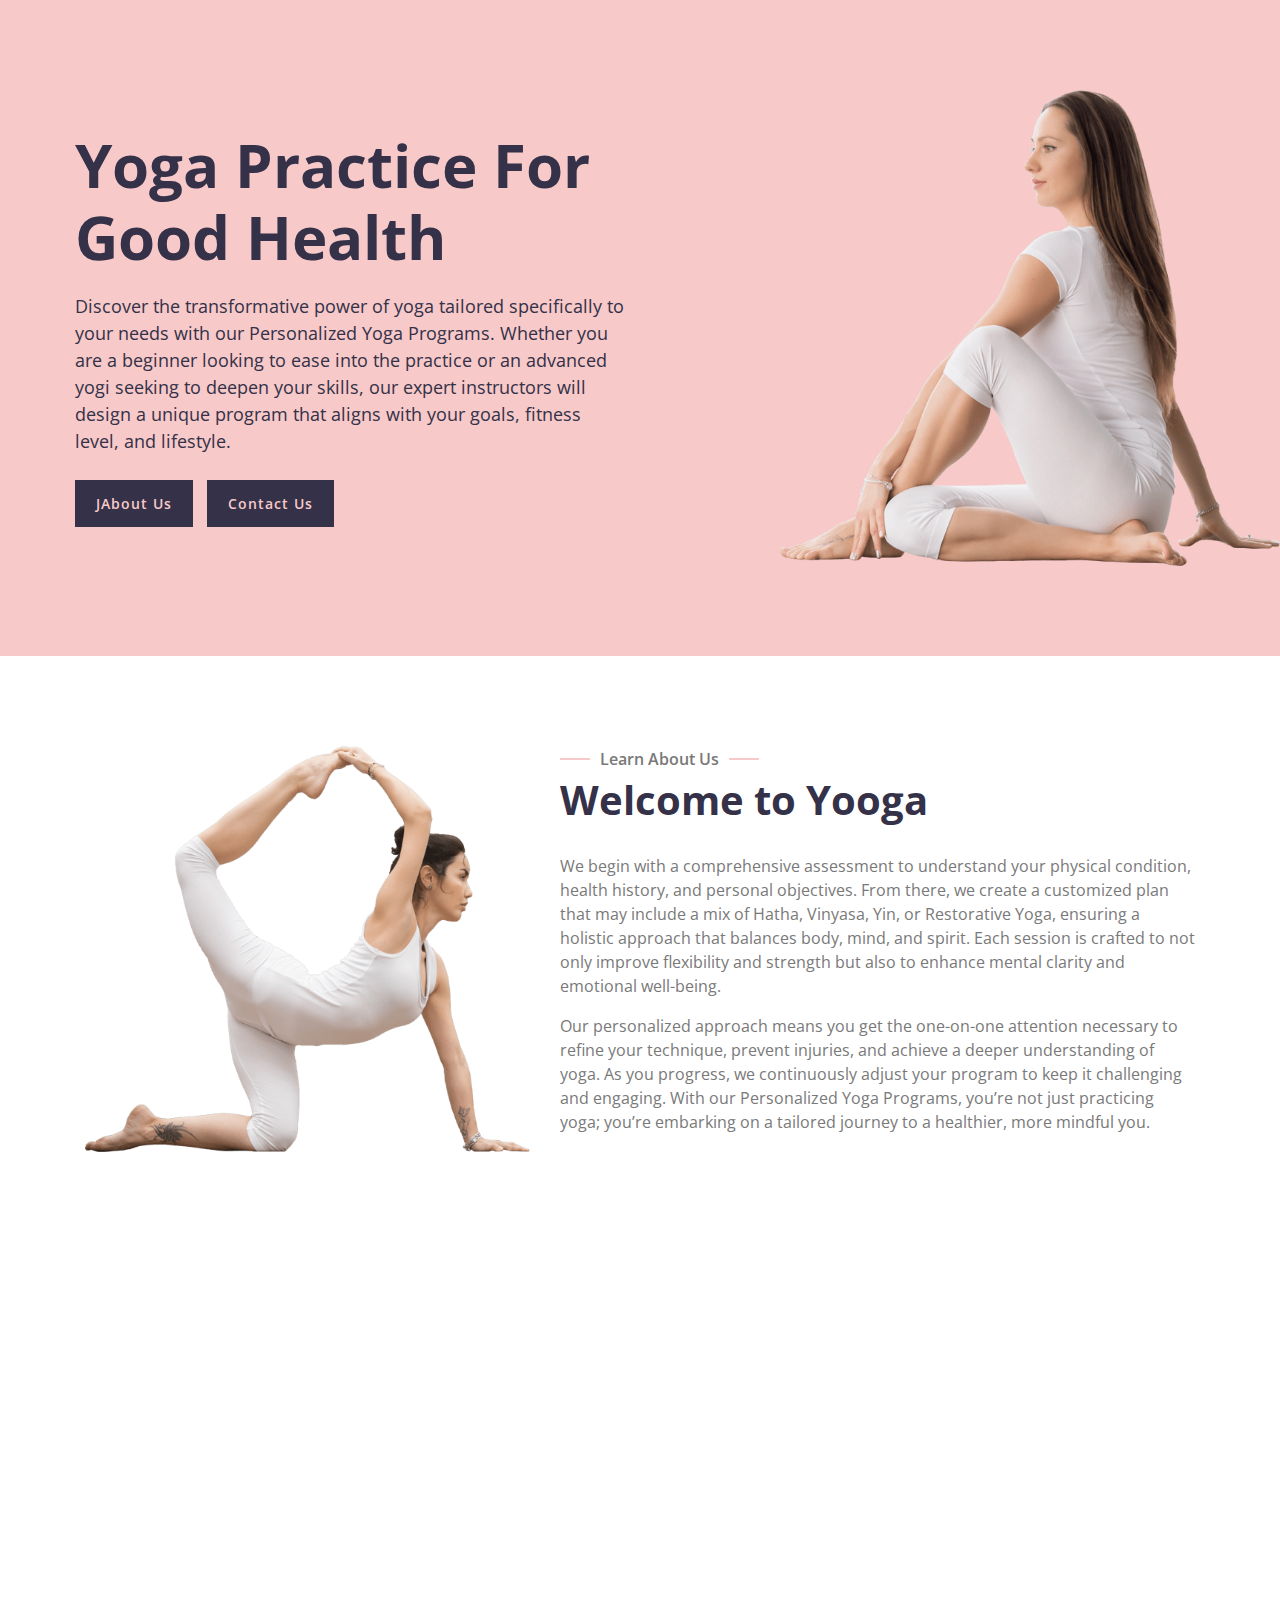
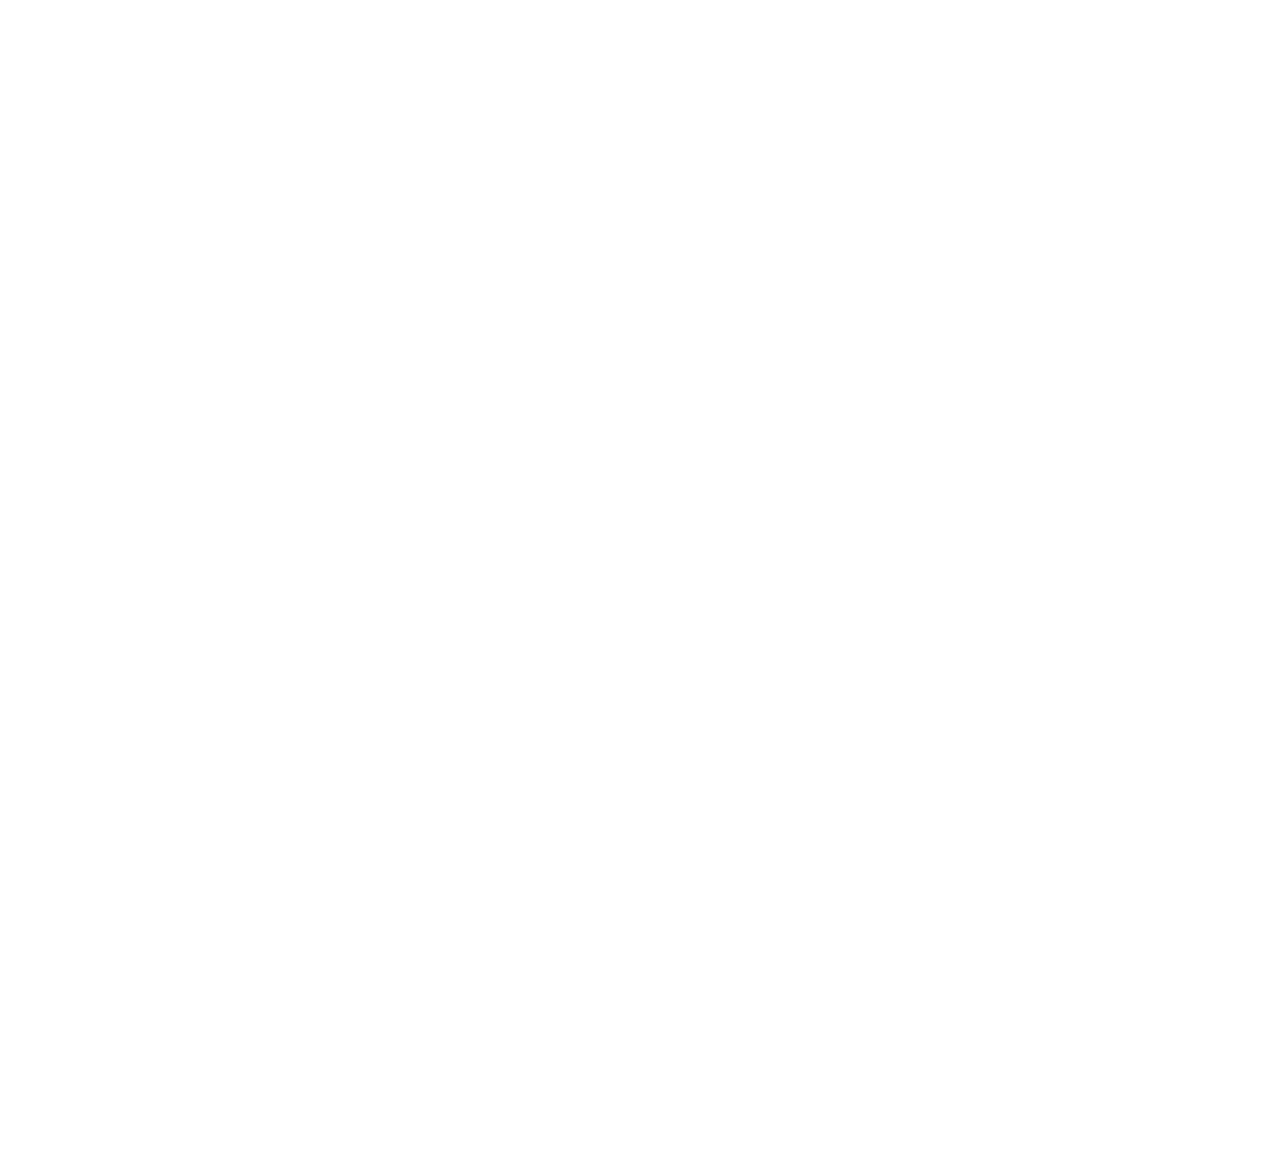
==== index.html @ 2b7bd39d "Add HTML Changes" ====
<!DOCTYPE html>
<html lang="en">
    <head>
        <meta charset="utf-8">
        <title>YOOGA - Personalized Yoga Programs</title>
        <meta content="width=device-width, initial-scale=1.0" name="viewport">
        <meta content="Free Website Template" name="keywords">
        <meta content="Free Website Template" name="description">

        <!-- Favicon -->
        <link href="img/favicon.ico" rel="icon">

        <!-- Google Font -->
        <link href="https://fonts.googleapis.com/css2?family=Open+Sans:wght@300;400;600;700;800&display=swap" rel="stylesheet">

        <!-- CSS Libraries -->
        <link href="https://stackpath.bootstrapcdn.com/bootstrap/4.4.1/css/bootstrap.min.css" rel="stylesheet">
        <link href="https://cdnjs.cloudflare.com/ajax/libs/font-awesome/5.10.0/css/all.min.css" rel="stylesheet">
        <link href="lib/animate/animate.min.css" rel="stylesheet">
        <link href="lib/flaticon/font/flaticon.css" rel="stylesheet"> 
        <link href="lib/owlcarousel/assets/owl.carousel.min.css" rel="stylesheet">
        <link href="lib/lightbox/css/lightbox.min.css" rel="stylesheet">

        <!-- Template Stylesheet -->
        <link href="css/style.css" rel="stylesheet">
    </head>

    <body>
    

      <!-- Hero Start -->
        <div class="hero">
            <div class="container-fluid">
                <div class="row align-items-center">
                    <div class="col-sm-12 col-md-6">
                        <div class="hero-text">
                            <h1>Yoga Practice For Good Health</h1>
                            <p>
                                Discover the transformative power of yoga tailored specifically to your needs with our Personalized Yoga Programs. Whether you are a beginner looking to ease into the practice or an advanced yogi seeking to deepen your skills, our expert instructors will design a unique program that aligns with your goals, fitness level, and lifestyle.
                            </p>
                            <div class="hero-btn">
                                <a class="btn" href="#about">JAbout Us</a>
                                <a class="btn" href="#contact">Contact Us</a>
                            </div>
                        </div>
                    </div>
                    <div class="col-sm-12 col-md-6">
                        <div class="hero-image">
                            <img src="img/hero.png" alt="Hero Image">
                        </div>
                    </div>
                </div>
            </div>
        </div>
        <!-- Hero End -->


        <!-- About Start -->
        <div class="about wow fadeInUp" data-wow-delay="0.1s">
            <div class="container">
                <div class="row align-items-center">
                    <div class="col-lg-5 col-md-6">
                        <div class="about-img">
                            <img src="img/about.png" alt="Image">
                        </div>
                    </div>
                    <div class="col-lg-7 col-md-6">
                        <div class="section-header text-left">
                            <p>Learn About Us</p>
                            <h2>Welcome to Yooga</h2>
                        </div>
                        <div class="about-text">
                            <p>
                                We begin with a comprehensive assessment to understand your physical condition, health history, and personal objectives. From there, we create a customized plan that may include a mix of Hatha, Vinyasa, Yin, or Restorative Yoga, ensuring a holistic approach that balances body, mind, and spirit. Each session is crafted to not only improve flexibility and strength but also to enhance mental clarity and emotional well-being.
                            </p>
                            <p>
                                Our personalized approach means you get the one-on-one attention necessary to refine your technique, prevent injuries, and achieve a deeper understanding of yoga. As you progress, we continuously adjust your program to keep it challenging and engaging. With our Personalized Yoga Programs, you’re not just practicing yoga; you’re embarking on a tailored journey to a healthier, more mindful you.
                            </p>
                           
                        </div>
                    </div>
                </div>
            </div>
        </div>
        <!-- About End -->


        <!-- Service Start -->
        <div class="service">
            <div class="container">
                <div class="section-header text-center wow zoomIn" data-wow-delay="0.1s">
                    <p>What we do</p>
                    <h2>Yoga For Health</h2>
                </div>
                <div class="row">
                    <div class="col-lg-4 col-md-6 wow fadeInUp" data-wow-delay="0.0s">
                        <div class="service-item">
                            <div class="service-icon">
                                <i class="flaticon-workout"></i>
                            </div>
                            <h3>Yoga Coaching</h3>
                            <p>
                                Personalized Yoga Coaching offers one-on-one sessions tailored to the individual's needs, fitness level, and wellness goals. This service includes an initial consultation to understand the client's physical condition, preferences, and objectives. The yoga coach designs a customized program that may include a mix of asanas (postures), pranayama (breathing exercises), meditation, and lifestyle advice.
                            </p>
                        </div>
                    </div>
                    <div class="col-lg-4 col-md-6 wow fadeInUp" data-wow-delay="0.2s">
                        <div class="service-item active">
                            <div class="service-icon">
                                <i class="flaticon-workout-1"></i>
                            </div>
                            <h3>Corporate Yoga Programs</h3>
                            <p>
                               Corporate Yoga Programs are designed to bring the benefits of yoga into the workplace. These programs aim to reduce stress, improve employee well-being, and enhance productivity. Sessions can be conducted onsite during lunch breaks or as part of a wellness day, and they typically include a combination of physical exercises, mindfulness practices, and relaxation techniques.
                            </p>
                        </div>
                    </div>
                    <div class="col-lg-4 col-md-6 wow fadeInUp" data-wow-delay="0.4s">
                        <div class="service-item">
                            <div class="service-icon">
                                <i class="flaticon-workout-2"></i>
                            </div>
                            <h3>Yoga Retreats</h3>
                            <p>
                                Yoga Retreats offer immersive experiences that combine yoga practice with relaxation and rejuvenation in a tranquil setting. These retreats can range from weekend getaways to week-long retreats in exotic locations. The programs typically include daily yoga classes, meditation sessions, healthy meals, and activities like hiking, swimming, or spa treatments.
                            </p>
                        </div>
                    </div>
                </div>
            </div>
        </div>
        <!-- Service End -->
      
        <!-- Discount Start -->
        <div class="discount wow zoomIn" data-wow-delay="0.1s">
            <div class="container">
                <div class="section-header text-center">
                   
                    <h2>Yoga for Stress Relief</h2>
                </div>
                <div class="container discount-text">
                    <p>
                        Experience the profound benefits of Yoga for Stress Relief, a specialized program designed to help you unwind, relax, and find inner peace amidst the hustle and bustle of daily life. Stress can take a significant toll on both the body and mind, but our targeted yoga sessions aim to alleviate these pressures and restore balance.
                    </p>
                   
                </div>
            </div>
        </div>
        <!-- Discount End -->
        
    <!-- Footer Start -->
        <div class="footer wow fadeIn" data-wow-delay="0.3s">
            <div class="container-fluid">
                <div class="container">
                    <p style="text-align:center;color: #ffffff;"><b>Disclaimer:</b> We clearly states that the registered trademarks, brand names, company names, and product names are the property of their respective owners; we don’t claim any ownership for their brand, company or product name. We strictly adhere to FTC’s Mail, Internet, or Telephone Order Merchandise Rule for consumer protection. We are an online independent e-commerce web portal for a variety of antivirus products, uses any third-party trademark, brand name or logo only for the information purpose. We don’t imply an endorsement for any of the product and We Only have the right to promote its products/Services.</p>
                   <hr>
                    <div class="footer-info">
                        <div class="footer-social">
                            <a href="index.html" class="link-color">Home</a> |
                            <a href="contact.html" class="link-color">Contact Us</a> |
                            <a href="privacy-policy.html" class="link-color">Privacy Policy</a> |
                            <a href="refund-policy.html" class="link-color">Refund Policy</a> |
                            <a href="terms-conditions.html" class="link-color">Terms & Conditions</a>
                        </div>
                    </div>
                </div>
                <div class="container copyright">
                    <div class="row">
                        <div class="col-md-6">
                            <p>&copy; <a href="#">Designgeniusit.com</a></p>
                        </div>
                        <div class="col-md-6">
							<!--/*** This template is free as long as you keep the footer author’s credit link/attribution link/backlink. If you'd like to use the template without the footer author’s credit link/attribution link/backlink, you can purchase the Credit Removal License from "https://htmlcodex.com/credit-removal". Thank you for your support. ***/-->
                            <p>Designed By <a href="https://htmlcodex.com">HTML Codex</a></p>
                        </div>
                    </div>
                </div>
            </div>
        </div>
        <!-- Footer End -->

        <a href="#" class="back-to-top"><i class="fa fa-chevron-up"></i></a>

        <!-- JavaScript Libraries -->
        <script src="https://code.jquery.com/jquery-3.4.1.min.js"></script>
        <script src="https://stackpath.bootstrapcdn.com/bootstrap/4.4.1/js/bootstrap.bundle.min.js"></script>
        <script src="lib/easing/easing.min.js"></script>
        <script src="lib/wow/wow.min.js"></script>
        <script src="lib/owlcarousel/owl.carousel.min.js"></script>
        <script src="lib/isotope/isotope.pkgd.min.js"></script>
        <script src="lib/lightbox/js/lightbox.min.js"></script>
        
        <!-- Contact Javascript File -->
        <script src="mail/jqBootstrapValidation.min.js"></script>
        <script src="mail/contact.js"></script>

        <!-- Template Javascript -->
        <script src="js/main.js"></script>
    </body>
</html>
---- lib/flaticon/font/flaticon.css ----
/*
  	Flaticon icon font: Flaticon
  	Creation date: 02/09/2020 06:16
  	*/

@font-face {
  font-family: "Flaticon";
  src: url("./Flaticon.eot");
  src: url("./Flaticon.eot?#iefix") format("embedded-opentype"),
       url("./Flaticon.woff2") format("woff2"),
       url("./Flaticon.woff") format("woff"),
       url("./Flaticon.ttf") format("truetype"),
       url("./Flaticon.svg#Flaticon") format("svg");
  font-weight: normal;
  font-style: normal;
}

@media screen and (-webkit-min-device-pixel-ratio:0) {
  @font-face {
    font-family: "Flaticon";
    src: url("./Flaticon.svg#Flaticon") format("svg");
  }
}

[class^="flaticon-"]:before, [class*=" flaticon-"]:before,
[class^="flaticon-"]:after, [class*=" flaticon-"]:after {   
  font-family: Flaticon;
font-style: normal;
}

.flaticon-meditation:before { content: "\f100"; }
.flaticon-workout:before { content: "\f101"; }
.flaticon-workout-1:before { content: "\f102"; }
.flaticon-yoga-pose-3:before { content: "\f103"; }
.flaticon-workout-2:before { content: "\f104"; }
.flaticon-workout-3:before { content: "\f105"; }
.flaticon-workout-4:before { content: "\f106"; }
.flaticon-yoga-pose-2:before { content: "\f107"; }
.flaticon-yoga-pose-1:before { content: "\f108"; }
.flaticon-yoga-pose:before { content: "\f109"; }
---- css/style.css ----
/*******************************/
/********* General CSS *********/
/*******************************/
body {
    color: #797979;
    background: #ffffff;
    font-family: 'Open Sans', sans-serif;
}

h1,
h2, 
h3, 
h4,
h5, 
h6 {
    color: #343148;
}

a {
    color: #454545;
    transition: .3s;
}

a:hover,
a:active,
a:focus {
    color: #F7CAC9;
    outline: none;
    text-decoration: none;
}

.btn:focus,
.form-control:focus {
    box-shadow: none;
}

.container-fluid {
    max-width: 1366px;
}

.back-to-top {
    position: fixed;
    display: none;
    background: #F7CAC9;
    width: 44px;
    height: 44px;
    text-align: center;
    line-height: 1;
    font-size: 22px;
    right: 15px;
    bottom: 15px;
    transition: background 0.5s;
    z-index: 9;
}

.back-to-top:hover {
    background: #343148;
}

.back-to-top:hover i {
    color: #F7CAC9;
}

.back-to-top i {
    color: #343148;
    padding-top: 10px;
}


/**********************************/
/********** Top Bar CSS ***********/
/**********************************/
.top-bar {
    position: relative;
    height: 35px;
    background: #343148;
}

.top-bar .top-bar-left {
    display: flex;
    align-items: center;
    justify-content: flex-start;
}

.top-bar .top-bar-right {
    display: flex;
    align-items: center;
    justify-content: flex-end;
}

.top-bar .text {
    display: flex;
    align-items: center;
    justify-content: center;
    flex-direction: row;
    height: 35px;
    padding: 0 10px;
    text-align: center;
    border-left: 1px solid rgba(255, 255, 255, .15);
}

.top-bar .text:last-child {
    border-right: 1px solid rgba(255, 255, 255, .15);
}

.top-bar .text i {
    font-size: 13px;
    color: #ffffff;
    margin-right: 5px;
}

.top-bar .text h2 {
    color: #eeeeee;
    font-weight: 400;
    font-size: 13px;
    letter-spacing: 1px;
    margin: 0;
}

.top-bar .text p {
    color: #eeeeee;
    font-size: 14px;
    font-weight: 400;
    margin: 0 0 0 5px;
}

.top-bar .social {
    display: flex;
    height: 35px;
    font-size: 0;
    justify-content: flex-end;
}

.top-bar .social a {
    display: flex;
    align-items: center;
    justify-content: center;
    width: 35px;
    height: 100%;
    font-size: 16px;
    color: #ffffff;
    border-right: 1px solid rgba(255, 255, 255, .15);
}

.top-bar .social a:first-child {
    border-left: 1px solid rgba(255, 255, 255, .15);
}

.top-bar .social a:hover {
    color: #092a49;
    background: #ffffff;
}

@media (min-width: 992px) {
    .top-bar {
        padding: 0 60px;
    }
}


/**********************************/
/*********** Nav Bar CSS **********/
/**********************************/
.navbar {
    position: relative;
    transition: .5s;
    z-index: 999;
}

.navbar.nav-sticky {
    position: fixed;
    top: 0;
    width: 100%;
    box-shadow: 0 2px 5px rgba(0, 0, 0, .3);
}

.navbar .navbar-brand {
    margin: 0;
    color: #ffffff;
    font-size: 45px;
    line-height: 0px;
    font-weight: 700;
    text-transform: uppercase;
    letter-spacing: 2px;
    transition: .5s;
    
}

.navbar .navbar-brand span {
    color: #343148;
    text-transform: lowercase;
    transition: .5s;
}

.navbar.nav-sticky .navbar-brand span {
    color: #ffffff;
}

.navbar .navbar-brand img {
    max-width: 100%;
    max-height: 40px;
}

.navbar-dark .navbar-nav .nav-link,
.navbar-dark .navbar-nav .nav-link:focus,
.navbar-dark .navbar-nav .nav-link:hover,
.navbar-dark .navbar-nav .nav-link.active {
    padding: 10px 10px 8px 10px;
    color: #ffffff;
}

.navbar-dark .navbar-nav .nav-link:hover,
.navbar-dark .navbar-nav .nav-link.active {
    background: rgba(256, 256, 256, .1);
    transition: none;
}

.navbar .dropdown-menu {
    margin-top: 0;
    border: 0;
    border-radius: 0;
    background: #f8f9fa;
}

@media (min-width: 992px) {
    .navbar {
        position: absolute;
        width: 100%;
        padding: 20px 60px;
        background: rgba(0, 0, 0, .1) !important;
        z-index: 9;
    }
    
    .navbar.nav-sticky {
        padding: 10px 60px;
        background: #343148 !important;
    }
    
    .navbar a.nav-link {
        padding: 8px 15px;
        font-size: 14px;
        letter-spacing: 1px;
        text-transform: uppercase;
    }
}

@media (max-width: 991.98px) {   
    .navbar {
        padding: 15px;
        background: #343148 !important;
    }
    
    .navbar .navbar-brand span {
        color: #ffffff;
    }
    
    .navbar a.nav-link {
        padding: 5px;
    }
    
    .navbar .dropdown-menu {
        box-shadow: none;
    }
}


/*******************************/
/********** Hero CSS ***********/
/*******************************/
.hero {
    position: relative;
    width: 100%;
    margin-bottom: 45px;
    padding: 90px 0;
    background: #F7CAC9;
    overflow: hidden;
}

.hero .container-fluid {
    padding: 0;
}

.hero .hero-image {
    position: relative;
    text-align: right;
}

.hero .hero-image img {
    max-width: 80%;
    max-height: 80%;
}

.hero .hero-text {
    position: relative;
    padding-left: 75px;
    display: flex;
    align-items: flex-start;
    justify-content: center;
    flex-direction: column;
}

.hero .hero-text h1 {
    color: #343148;
    font-size: 60px;
    font-weight: 700;
    margin-bottom: 20px;
}

.hero .hero-text p {
    color: #343148;
    font-size: 18px;
    margin-bottom: 25px;
}

.hero .hero-btn .btn {
    padding: 12px 20px;
    font-size: 14px;
    font-weight: 600;
    letter-spacing: 1px;
    color: #F7CAC9;
    background: #343148;
    border-radius: 0;
    transition: .3s;
}

.hero .hero-btn .btn:hover {
    color: #343148;
    background: #ffffff;
}

.hero .hero-btn .btn:first-child {
    margin-right: 10px;
}

@media (max-width: 991.98px) {
    .hero .hero-text {
        padding: 0 15px;
    }
    
    .hero .hero-text h1 {
        font-size: 35px;
    }
    
    .hero .hero-text p {
        font-size: 16px;
    }
    
    .hero .hero-text .btn {
        padding: 12px 30px;
        letter-spacing: 1px;
    }
}

@media (max-width: 767.98px) {
    .hero .hero-text h1 {
        font-size: 30px;
        font-weight: 600;
    }
    
    .hero .hero-text p {
        font-size: 14px;
    }
    
    .hero .hero-text .btn {
        padding: 10px 15px;
        font-weight: 400;
        letter-spacing: 1px;
    }
	
	.hero .hero-image {
		text-align: left;
		margin-top: 30px;
	}
	
	.hero .hero-image img {
		max-width: 100%;
		max-height: 100%;
	}
}

@media (max-width: 575.98px) {
    .hero .hero-text h1 {
        font-size: 25px;
        font-weight: 600;
    }
    
    .hero .hero-text p {
        font-size: 14px;
    }
    
    .hero .hero-text .btn {
        padding: 8px 10px;
        font-size: 12px;
        font-weight: 400;
        letter-spacing: 0;
    }
}


/*******************************/
/******* Page Header CSS *******/
/*******************************/
.page-header {
    position: relative;
    margin-bottom: 45px;
    padding: 150px 0 90px 0;
    text-align: center;
    background: #ffeb00;
}

.page-header h2 {
    position: relative;
    color: #343148;
    font-size: 60px;
    font-weight: 700;
}

.page-header a {
    position: relative;
    padding: 0 12px;
    font-size: 22px;
    color: #343148;
}

.page-header a:hover {
    color: #ffffff;
}

/*.page-header a::after {
    position: absolute;
    content: "/";
    width: 8px;
    height: 8px;
    top: -2px;
    right: -7px;
    text-align: center;
    color: #343148;
}*/

.page-header a:last-child::after {
    display: none;
}

@media (max-width: 767.98px) {
    .page-header h2 {
        font-size: 35px;
    }
    
    .page-header a {
        font-size: 18px;
    }
}


/*******************************/
/******* Section Header ********/
/*******************************/
.section-header {
    position: relative;
    max-width: 600px;
    margin: 0 auto;
    margin-bottom: 45px;
}

.section-header p {
    display: inline-block;
    margin: 0 30px;
    margin-bottom: 5px;
    padding: 0 10px;
    position: relative;
    font-size: 16px;
    font-weight: 600;
    background: #ffffff;
}

.section-header p::after {
    position: absolute;
    content: "";
    height: 2px;
    top: 11px;
    right: -30px;
    left: -30px;
    background: #F7CAC9;
    z-index: -1;
}

.section-header h2 {
    margin: 0;
    position: relative;
    font-size: 40px;
    font-weight: 700;
}

@media (max-width: 767.98px) {
    .section-header h2 {
        font-size: 30px;
    }
}


/*******************************/
/********** About CSS **********/
/*******************************/
.about {
    position: relative;
    width: 100%;
    padding: 45px 0;
}

.about .section-header {
    margin-bottom: 30px;
    margin-left: 0;
}

.about .about-img {
    position: relative;
    height: 100%;
}

.about .about-img img {
    position: relative;
    width: 100%;
    height: 100%;
    object-fit: cover;
}

.about .about-text p {
    font-size: 16px;
}

.about .about-text a.btn {
    position: relative;
    margin-top: 15px;
    padding: 12px 20px;
    font-size: 14px;
    font-weight: 600;
    letter-spacing: 1px;
    color: #F7CAC9;
    background: #343148;
    border-radius: 0;
    transition: .3s;
}

.about .about-text a.btn:hover {
    color: #343148;
    background: #F7CAC9;
}

@media (max-width: 767.98px) {
    .about .about-img {
        margin-bottom: 30px;
        height: auto;
    }
}


/*******************************/
/********* Service CSS *********/
/*******************************/
.service {
    position: relative;
    width: 100%;
    padding: 45px 0 15px 0;
}

.service .service-item {
    position: relative;
    width: 100%;
    text-align: center;
    margin-bottom: 30px;
    padding: 30px;
    border: 1px solid rgba(0, 0, 0, .07);
    transition: .3s;
}

.service .service-item:hover,
.service .service-item.active {
    background: #343148;
    color: #ffffff;
}

.service .service-icon {
    position: relative;
    margin: 0 auto 25px auto;
    width: 80px;
    height: 80px;
    display: flex;
    align-items: center;
    justify-content: center;
    border-radius: 50%;
}

.service .service-icon i {
    position: relative;
    font-size: 50px;
    color: #343148;
    z-index: 3;
}

.service .service-icon:before {
    content: "";
    position: absolute;
    z-index: 0;
    left: 50%;
    top: 50%;
    transform: translateX(-50%) translateY(-50%);
    display: block;
    width: 80px;
    height: 80px;
    background: #F7CAC9;
    border-radius: 50%;
    animation: pulse-border 2000ms ease-out infinite;
}

.service .service-icon:after {
    content: "";
    position: absolute;
    z-index: 1;
    left: 50%;
    top: 50%;
    transform: translateX(-50%) translateY(-50%);
    display: block;
    width: 80px;
    height: 80px;
    background: #F7CAC9;
    border-radius: 50%;
    transition: all 200ms;
}

@keyframes pulse-border {
  0% {
    transform: translateX(-50%) translateY(-50%) translateZ(0) scale(1);
    opacity: 1;
  }
  100% {
    transform: translateX(-50%) translateY(-50%) translateZ(0) scale(1.3);
    opacity: 0;
  }
}

.service .service-item h3 {
    margin-bottom: 15px;
    font-size: 20px;
    font-weight: 600;
    transition: .3s;
}

.service .service-item:hover h3,
.service .service-item.active h3 {
    color: #F7CAC9;
}

.service .service-item p {
    margin: 0;
    font-size: 16px;
}



/*******************************/
/********** Class CSS **********/
/*******************************/
.class {
    position: relative;
    padding: 45px 0 15px 0;
}

.class #class-filter {
    padding: 0;
    margin: -15px 0 25px 0;
    list-style: none;
    font-size: 0;
    text-align: center;
}

.class #class-filter li {
    cursor: pointer;
    display: inline-block;
    margin: 5px;
    padding: 6px 12px;
    color: #343148;
    font-size: 14px;
    font-weight: 400;
    border-radius: 0;
    background: none;
    border: 1px solid #343148;
    transition: .3s;
}

.class #class-filter li:hover,
.class #class-filter li.filter-active {
    background: #343148;
    color: #F7CAC9;
}

.class .class-item {
    position: relative;
    margin-bottom: 30px;
    overflow: hidden;
    transition: .3s;
}

.class .class-wrap {
    position: relative;
    width: 100%;
}

.class .class-img {
    position: relative;
}

.class .class-img img {
    position: relative;
    width: 100%; 
    height: 100%; 
    object-fit: cover;
}

.class .class-text {
    position: relative;
    padding: 30px 30px 25px 30px;
    border-right: 1px solid rgba(0, 0, 0, .07);
    border-bottom: 1px solid rgba(0, 0, 0, .07);
    border-left: 1px solid rgba(0, 0, 0, .07);
}

.class .class-text h2 {
    font-size: 18px;
    font-weight: 600;
    margin-bottom: 10px;
}

.class .class-teacher {
    position: relative;
    height: 40px;
    margin-top: -50px;
    margin-bottom: 20px;
    display: flex;
    align-items: center;
    background: #ffffff;
    box-shadow: 0 0 10px rgba(0, 0, 0, .1);
    border-radius: 40px;
}

.class .class-teacher img {
    width: 40px;
    height: 40px;
    border-radius: 40px;
    background: #F7CAC9;
}

.class .class-teacher h3 {
    width: calc(100% - 95px);
    font-size: 15px;
    font-weight: 600;
    margin: 0 0 0 15px;
    white-space: nowrap;
    overflow: hidden;
}

.class .class-teacher a {
    width: 40px;
    height: 40px;
    padding: 0 0 3px 1px;
    display: flex;
    align-items: center;
    justify-content: center;
    font-size: 30px;
    font-weight: 100;
    color: #343148;
    background: #F7CAC9;
    border-radius: 40px;
    transition: .3s;
}

.class .class-wrap:hover .class-teacher a {
    color: #F7CAC9;
    background: #343148;
}

.class .class-meta {
    position: relative;
    display: flex;
    align-items: center;
}

.class .class-meta p {
    margin: 0;
    font-size: 14px;
}

.class .class-meta p i {
    margin-right: 5px;
    color: #343148;
}

.class .class-meta p:first-child {
    margin-right: 10px;
}



/*******************************/
/********* Pricing CSS *********/
/*******************************/
.discount {
    position: relative;
    width: 100%;
    margin: 45px 0;
    padding: 90px 0;
    background: linear-gradient(rgba(247, 202, 201, .7), rgba(247, 202, 201, .7)), url(../img/discount-bg.png);
    background-attachment: fixed;
    background-position: center;
    background-repeat: no-repeat;
    background-size: contain;
}

.discount .container {
    max-width: 750px;
    text-align: center;
}

.discount .section-header {
    margin-bottom: 20px;
}

.discount .section-header p {
    color: #343148;
    background: transparent;
}

.discount .section-header p::after {
    display: none;
}

.discount .section-header h2 span {
    color: #F32B56;
    font-size: 50px;
}

.discount .discount-text p {
    color: #454545;
}

.discount .discount-text .btn {
    margin-top: 10px;
    padding: 12px 20px;
    font-size: 14px;
    font-weight: 600;
    letter-spacing: 1px;
    color: #F7CAC9;
    background: #343148;
    border-radius: 0;
    transition: .3s;
}

.discount .discount-text .btn:hover {
    color: #343148;
    background: #ffffff;
}


/*******************************/
/********* Pricing CSS *********/
/*******************************/
.price {
    position: relative;
    width: 100%;
    padding: 45px 0 15px 0;
}

.price .price-item {
    position: relative;
    margin-bottom: 30px;
}

.price .price-header,
.price .price-body,
.price .price-footer {
    position: relative;
    width: 100%;
    text-align: center;
    background: #ffffff;
    overflow: hidden;
}

.price .price-header {
    padding: 30px;
    background: #F7CAC9;
    color: #343148;
}

.price .price-item.featured-item .price-header {
    background: #343148;
    color: #F7CAC9;
}

.price .price-status {
    margin-top: -30px;
    text-align: right;
}

.price .price-status span {
    position: relative;
    display: inline-block;
    height: 30px;
    right: -30px;
    padding: 7px 10px;
    text-align: center;
    color: #343148;
    font-size: 14px;
    line-height: 14px;
    background: #F7CAC9;
}

.price .price-title h2 {
    font-size: 25px;
    font-weight: 700;
    text-transform: uppercase;
}

.price .price-prices h2 {
    font-size: 45px;
    font-weight: 700;
    margin-left: 10px;
}

.price .price-prices h2 small {
    position: absolute;
    font-size: 18px;
    font-weight: 400;
    margin-top: 9px;
    margin-left: -12px;
}

.price .price-prices h2 span {
    margin-left: 1px;
    font-size: 18px;
    font-weight: 400;
}

.price .price-item.featured-item h2 {
    color: #F7CAC9;
}

.price .price-body {
    padding: 25px 0 20px 0;
    border: 1px solid rgba(0, 0, 0, .07);
    border-bottom: none;
}

.price .price-description ul {
    margin: 0;
    padding: 0;
    list-style: none;
}

.price .price-description ul li {
    padding: 7px;
    border-bottom: 1px solid rgba(0, 0, 0, .07);
}

.price .price-description ul li:last-child {
    border: none;
}

.price .price-action {
    border: 1px solid rgba(0, 0, 0, .07);
    border-top: none;
}

.price .price-action a.btn {
    margin-bottom: 30px;
    padding: 12px 20px;
    color: #343148;
    font-size: 14px;
    font-weight: 600;
    letter-spacing: 1px;
    border-radius: 0;
    background: #F7CAC9;
    transition: .3s;
}

.price .price-action a:hover,
.price .price-item.featured-item .price-action a {
    color: #F7CAC9;
    background: #343148;
}

.price .price-item.featured-item .price-action a:hover {
    color: #343148;
    background: #F7CAC9;
}


/*******************************/
/*********** Team CSS **********/
/*******************************/
.team {
    position: relative;
    width: 100%;
    padding: 45px 0 15px 0;
}

.team .team-item {
    position: relative;
    margin-bottom: 30px;
    padding: 15px;
    background: #ffffff;
    border: 1px solid rgba(0, 0, 0, .07);
}

.team .team-img {
    position: relative;
    overflow: hidden;
}

.team .team-img img {
    position: relative;
    width: 100%;
}

.team .team-social {
    position: absolute;
    width: 100%;
    height: 100%;
    top: 0;
    left: 0;
    display: flex;
    align-items: center;
    justify-content: center;
    transition: .5s;
}

.team .team-social a {
    position: relative;
    margin: 0 3px;
    margin-top: 100px;
    width: 40px;
    height: 40px;
    display: flex;
    align-items: center;
    justify-content: center;
    border-radius: 40px;
    font-size: 16px;
    color: #F7CAC9;
    background: #343148;
    opacity: 0;
}

.team .team-social a:hover {
    color: #343148;
    background: #F7CAC9;
}


.team .team-item:hover .team-social {
    background: rgba(256, 256, 256, .5);
}

.team .team-item:hover .team-social a:first-child {
    opacity: 1;
    margin-top: 0;
    transition: .3s 0s;
}

.team .team-item:hover .team-social a:nth-child(2) {
    opacity: 1;
    margin-top: 0;
    transition: .3s .1s;
}

.team .team-item:hover .team-social a:nth-child(3) {
    opacity: 1;
    margin-top: 0;
    transition: .3s .2s;
}

.team .team-item:hover .team-social a:nth-child(4) {
    opacity: 1;
    margin-top: 0;
    transition: .3s .3s;
}

.team .team-text {
    position: relative;
    padding: 25px 15px 10px 15px;
    text-align: center;
    background: #ffffff;
}

.team .team-text h2 {
    font-size: 18px;
    font-weight: 600;
}

.team .team-text p {
    margin: 0;
}


/*******************************/
/******* Testimonial CSS *******/
/*******************************/
.testimonial {
    position: relative;
    padding: 45px 0;
}

.testimonial .container {
    padding: 0;
}

.testimonial .testimonial-item {
    position: relative;
    margin: 0 15px;
    text-align: center;
}

.testimonial .testimonial-img {
    position: relative;
    margin-bottom: 15px;
    z-index: 1;
}

.testimonial .testimonial-item img {
    margin: 0 auto;
    width: 120px;
    padding: 13px;
    border-radius: 100px;
    border: 1px solid rgba(0, 0, 0, .07);
    background: #ffffff;
    transition: .5s;
}

.testimonial .testimonial-text {
    position: relative;
    margin-top: -70px;
    padding: 75px 25px 25px 25px;
    text-align: center;
    background: #ffffff;
    border: 1px solid rgba(0, 0, 0, .07);
}

.testimonial .testimonial-item p {
    font-size: 16px;
    color: #666666;
}

.testimonial .testimonial-text h3 {
    font-size: 18px;
    font-weight: 600;
    margin-bottom: 10px;
}

.testimonial .testimonial-text h4 {
    color: #666666;
    font-size: 14px;
    margin-bottom: 0;
}

.testimonial .owl-item.center img {
    border-color: transparent;
}

.testimonial .owl-item.center .testimonial-text {
    background: #343148;
}

.testimonial .owl-item.center .testimonial-text h3 {
    color: #F7CAC9;
}

.testimonial .owl-item.center .testimonial-text p,
.testimonial .owl-item.center .testimonial-text h4 {
    color: #ffffff;
}

.testimonial .owl-dots {
    margin-top: 15px;
    text-align: center;
}

.testimonial .owl-dot {
    display: inline-block;
    margin: 0 5px;
    width: 12px;
    height: 12px;
    border-radius: 50%;
    background: #F7CAC9;
}

.testimonial .owl-dot.active {
    background: #343148;
}


/*******************************/
/*********** Blog CSS **********/
/*******************************/
.blog {
    position: relative;
    width: 100%;
    padding: 45px 0;
}

.blog .blog-carousel {
    position: relative;
    width: calc(100% + 30px);
    left: -15px;
    right: -15px;
}

.blog .blog-item {
    position: relative;
    margin: 0 15px;
}

.blog .blog-page .blog-item {
    margin: 0 0 30px 0;
}

.blog .blog-img {
    position: relative;
    width: 100%;
}

.blog .blog-img img {
    width: 100%;
}

.blog .blog-text {
    position: relative;
    padding: 25px 30px;
    border-right: 1px solid rgba(0, 0, 0, .07);
    border-bottom: 1px solid rgba(0, 0, 0, .07);
    border-left: 1px solid rgba(0, 0, 0, .07);
}

.blog .blog-text h2 {
    font-size: 22px;
    font-weight: 600;
}

.blog .blog-text p {
    margin-bottom: 10px;
}

.blog .blog-item a.btn {
    padding: 0;
    font-size: 14px;
    font-weight: 700;
    text-transform: uppercase;
    color: #343148;
    transition: .3s;
}

.blog .blog-item a.btn i {
    margin-left: 5px;
}

.blog .blog-item a.btn:hover {
    color: #F7CAC9;
}

.blog .blog-meta {
    position: relative;
    display: flex;
    margin-bottom: 15px;
}

.blog .blog-meta p {
    margin: 0 10px 0 0;
    font-size: 13px;
}

.blog .blog-meta i {
    margin-right: 5px;
}

.blog .blog-meta p:last-child {
    margin: 0;
}

.blog .owl-nav {
    width: 150px;
    margin: 32px auto 0 auto;
    display: flex;
}

.blog .owl-nav .owl-prev,
.blog .owl-nav .owl-next {
    margin-left: 15px;
    width: 60px;
    height: 60px;
    display: flex;
    align-items: center;
    justify-content: center;
    color: #F7CAC9;
    background: #343148;
    font-size: 22px;
    transition: .3s;
}

.blog .owl-nav .owl-prev:hover,
.blog .owl-nav .owl-next:hover {
    color: #343148;
    background: #F7CAC9;
}

.blog .pagination .page-link {
    color: #343148;
    border-radius: 0;
    border-color: #343148;
}

.blog .pagination .page-link:hover,
.blog .pagination .page-item.active .page-link {
    color: #F7CAC9;
    background: #343148;
}

.blog .pagination .disabled .page-link {
    color: #999999;
}


/*******************************/
/******** Portfolio CSS ********/
/*******************************/
.portfolio {
    position: relative;
    padding: 45px 0 15px 0;
}

.portfolio #portfolio-filter {
    padding: 0;
    margin: -15px 0 25px 0;
    list-style: none;
    font-size: 0;
    text-align: center;
}

.portfolio #portfolio-filter li {
    cursor: pointer;
    display: inline-block;
    margin: 5px;
    padding: 6px 12px;
    color: #343148;
    font-size: 14px;
    font-weight: 400;
    border-radius: 0;
    background: none;
    border: 1px solid #343148;
    transition: .3s;
}

.portfolio #portfolio-filter li:hover,
.portfolio #portfolio-filter li.filter-active {
    background: #343148;
    color: #F7CAC9;
}

.portfolio .portfolio-item {
    position: relative;
    margin-bottom: 30px;
    overflow: hidden;
    transition: .3s;
}

.portfolio .portfolio-wrap {
    position: relative;
    width: 100%;
    overflow: hidden;
}

.portfolio img {
    position: relative;
    width: 100%; 
    height: 100%; 
    object-fit: cover;
    transition: .5s;
}

.portfolio .portfolio-wrap:hover img {
    transform: rotate(5deg) scale(1.12);
}


/*******************************/
/********* Contact CSS *********/
/*******************************/
.contact {
    position: relative;
    width: 100%;
    padding: 45px 0;
}

.contact .container {
    max-width: 900px;
}

.contact .contact-item {
    text-align: center;
    margin-bottom: 30px;
}

.contact .contact-item i {
    width: 50px;
    height: 50px;
    padding: 12px 0;
    font-size: 25px;
    color: #343148;
    margin-bottom: 15px;
    border: 1px solid #F7CAC9;
    border-radius: 50px;
}

.contact .contact-item h2 {
    font-size: 25px;
    font-weight: 700;
}

.contact .contact-form {
    position: relative;
}

.contact .contact-form input {
    height: 45px;
    padding: 15px;
    background: none;
    border-radius: 0;
}

.contact .contact-form textarea {
    height: 150px;
    padding: 15px;
    background: none;
    border-radius: 0;
}

.contact .contact-form .btn {
    padding: 12px 25px;
    font-size: 14px;
    font-weight: 600;
    letter-spacing: 1px;
    color: #F7CAC9;
    background: #343148;
    border-radius: 0;
    transition: .3s;
}

.contact .contact-form .btn:hover {
    color: #343148;
    background: #F7CAC9;
}

.contact .help-block ul {
    margin: 0;
    padding: 0;
    list-style-type: none;
}



/*******************************/
/******* Single Post CSS *******/
/*******************************/
.single {
    position: relative;
    padding: 45px 0;
}

.single .single-content {
    position: relative;
    margin-bottom: 30px;
    overflow: hidden;
}

.single .single-content img {
    margin-bottom: 20px;
    width: 100%;
}

.single .single-tags {
    margin: -5px -5px 41px -5px;
    font-size: 0;
}

.single .single-tags a {
    margin: 5px;
    display: inline-block;
    padding: 7px 15px;
    font-size: 14px;
    font-weight: 400;
    color: #666666;
    border: 1px solid #dddddd;
}

.single .single-tags a:hover {
    color: #F7CAC9;
    background: #343148;
}

.single .single-bio {
    margin-bottom: 45px;
    padding: 30px;
    background: #f3f6ff;
    display: flex;
}

.single .single-bio-img {
    width: 100%;
    max-width: 100px;
}

.single .single-bio-img img {
    width: 100%;
}

.single .single-bio-text {
    padding-left: 30px;
}

.single .single-bio-text h3 {
    font-size: 20px;
    font-weight: 700;
}

.single .single-bio-text p {
    margin: 0;
}

.single .single-related {
    margin-bottom: 45px;
}

.single .single-related h2 {
    font-size: 30px;
    font-weight: 700;
    margin-bottom: 25px;
}

.single .related-slider {
    position: relative;
    margin: 0 -15px;
    width: calc(100% + 30px);
}

.single .related-slider .post-item {
    margin: 0 15px;
}

.single .post-item {
    display: flex;
    align-items: center;
    margin-bottom: 15px;
}

.single .post-item .post-img {
    width: 100%;
    max-width: 80px;
}

.single .post-item .post-img img {
    width: 100%;
}

.single .post-item .post-text {
    padding-left: 15px;
}

.single .post-item .post-text a {
    font-size: 16px;
    font-weight: 400;
}

.single .post-item .post-meta {
    display: flex;
    margin-top: 8px;
}

.single .post-item .post-meta p {
    display: inline-block;
    margin: 0;
    padding: 0 3px;
    font-size: 14px;
    font-weight: 300;
    font-style: italic;
}

.single .post-item .post-meta p a {
    margin-left: 5px;
    font-size: 14px;
    font-weight: 300;
    font-style: normal;
}

.single .related-slider .owl-nav {
    position: absolute;
    width: 90px;
    top: -55px;
    right: 15px;
    display: flex;
}

.single .related-slider .owl-nav .owl-prev,
.single .related-slider .owl-nav .owl-next {
    margin-left: 15px;
    width: 30px;
    height: 30px;
    display: flex;
    align-items: center;
    justify-content: center;
    color: #343148;
    background: #F7CAC9;
    font-size: 16px;
    transition: .3s;
}

.single .related-slider .owl-nav .owl-prev:hover,
.single .related-slider .owl-nav .owl-next:hover {
    color: #F7CAC9;
    background: #343148;
}

.single .single-comment {
    position: relative;
    margin-bottom: 45px;
}

.single .single-comment h2 {
    font-size: 30px;
    font-weight: 700;
    margin-bottom: 25px;
}

.single .comment-list {
    list-style: none;
    padding: 0;
}

.single .comment-child {
    list-style: none;
}

.single .comment-body {
    display: flex;
    margin-bottom: 30px;
}

.single .comment-img {
    width: 60px;
}

.single .comment-img img {
    width: 100%;
}

.single .comment-text {
    padding-left: 15px;
    width: calc(100% - 60px);
}

.single .comment-text h3 {
    font-size: 18px;
    font-weight: 600;
    margin-bottom: 3px;
}

.single .comment-text span {
    display: block;
    font-size: 14px;
    font-weight: 300;
    margin-bottom: 5px;
}

.single .comment-text .btn {
    padding: 3px 10px;
    font-size: 14px;
    color: #343148;
    background: #dddddd;
    border-radius: 0;
}

.single .comment-text .btn:hover {
    background: #F7CAC9;
}

.single .comment-form {
    position: relative;
}

.single .comment-form h2 {
    font-size: 30px;
    font-weight: 700;
    margin-bottom: 25px;
}

.single .comment-form form {
    padding: 30px;
    background: #f3f6ff;
}

.single .comment-form form .form-group:last-child {
    margin: 0;
}

.single .comment-form input,
.single .comment-form textarea {
    border-radius: 0;
}

.single .comment-form .btn {
    padding: 15px 30px;
    color: #F7CAC9;
    background: #343148;
}

.single .comment-form .btn:hover {
    color: #343148;
    background: #F7CAC9;
}


/**********************************/
/*********** Sidebar CSS **********/
/**********************************/
.sidebar {
    position: relative;
    width: 100%;
}

@media(max-width: 991.98px) {
    .sidebar {
        margin-top: 45px;
    }
}

.sidebar .sidebar-widget {
    position: relative;
    margin-bottom: 45px;
}

.sidebar .sidebar-widget .widget-title {
    position: relative;
    margin-bottom: 30px;
    padding-bottom: 5px;
    font-size: 30px;
    font-weight: 700;
}

.sidebar .sidebar-widget .widget-title::after {
    position: absolute;
    content: "";
    width: 60px;
    height: 2px;
    bottom: 0;
    left: 0;
    background: #F7CAC9;
}

.sidebar .sidebar-widget .search-widget {
    position: relative;
}

.sidebar .search-widget input {
    height: 50px;
    border: 1px solid #dddddd;
    border-radius: 0;
}

.sidebar .search-widget input:focus {
    box-shadow: none;
}

.sidebar .search-widget .btn {
    position: absolute;
    top: 6px;
    right: 15px;
    height: 40px;
    padding: 0;
    font-size: 25px;
    color: #F7CAC9;
    background: none;
    border-radius: 0;
    border: none;
    transition: .3s;
}

.sidebar .search-widget .btn:hover {
    color: #343148;
}

.sidebar .sidebar-widget .recent-post {
    position: relative;
}

.sidebar .sidebar-widget .tab-post {
    position: relative;
}

.sidebar .tab-post .nav.nav-pills .nav-link {
    color: #F7CAC9;
    background: #343148;
    border-radius: 0;
}

.sidebar .tab-post .nav.nav-pills .nav-link:hover,
.sidebar .tab-post .nav.nav-pills .nav-link.active {
    color: #343148;
    background: #F7CAC9;
}

.sidebar .tab-post .tab-content {
    padding: 15px 0 0 0;
    background: transparent;
}

.sidebar .tab-post .tab-content .container {
    padding: 0;
}

.sidebar .sidebar-widget .category-widget {
    position: relative;
}

.sidebar .category-widget ul {
    margin: 0;
    padding: 0;
    list-style: none;
}

.sidebar .category-widget ul li {
    margin: 0 0 12px 22px; 
}

.sidebar .category-widget ul li:last-child {
    margin-bottom: 0; 
}

.sidebar .category-widget ul li a {
    display: inline-block;
    line-height: 23px;
}

.sidebar .category-widget ul li::before {
    position: absolute;
    content: '\f105';
    font-family: 'Font Awesome 5 Free';
    font-weight: 900;
    color: #F7CAC9;
    left: 1px;
}

.sidebar .category-widget ul li span {
    display: inline-block;
    float: right;
}

.sidebar .sidebar-widget .tag-widget {
    position: relative;
    margin: -5px -5px;
}

.single .tag-widget a {
    margin: 5px;
    display: inline-block;
    padding: 7px 15px;
    font-size: 14px;
    font-weight: 400;
    color: #666666;
    border: 1px solid #dddddd;
}

.single .tag-widget a:hover {
    color: #F7CAC9;
    background: #343148;
}

.sidebar .image-widget {
    display: block;
    width: 100%;
    overflow: hidden;
}

.sidebar .image-widget img {
    max-width: 100%;
    transition: .3s;
}

.sidebar .image-widget img:hover {
    transform: scale(1.1);
}



/*******************************/
/********* Footer CSS **********/
/*******************************/
.footer {
    position: relative;
    margin-top: 45px;
    background: #000000;
}

.footer .container-fluid {
    padding: 90px 0 0 0;
    background: linear-gradient(rgba(52, 49, 72, .9), rgba(52, 49, 72, .9)), url(../img/footer-bg.png);
    background-position: center;
    background-repeat: no-repeat;
    background-size: contain;
}

.footer .footer-info {
    position: relative;
    width: 100%;
    text-align: center;
}

.footer .footer-info .footer-logo {
    display: inline-block;
    color: #F7CAC9;
    font-size: 60px;
    line-height: 60px;
    font-weight: 700;
    text-transform: uppercase;
    letter-spacing: 2px;
    margin-bottom: 45px;
}

.footer .footer-info .footer-logo span {
    color: #ffffff;
    text-transform: lowercase;
}

.footer .footer-info h3 {
    margin-bottom: 15px;
    font-size: 20px;
    font-weight: 600;
    color: #ffffff;
}

.footer .footer-menu {
    width: 100%;
    display: flex;
    justify-content: center;
}

.footer .footer-menu p {
    color: #ffffff;
    font-size: 20px;
    font-weight: 600;
    line-height: 20px;
    padding: 0 10px;
    border-right: 1px solid #ffffff;
}

.footer .footer-menu p:last-child {
    border: none;
}

.footer .footer-social {
    position: relative;
    margin-top: 5px;
}

.footer .footer-social a {
    display: inline-block;
}

.footer .footer-social a i {
    margin-right: 15px;
    font-size: 20px;
    color: #ffffff;
    transition: .3s;
}

.footer .footer-social a:last-child i {
    margin: 0;
}

.footer .footer-social a:hover i {
    color: #F7CAC9;
}

.footer .copyright {
    margin-top: 60px;
    padding: 0 30px;
}

.footer .copyright .row {
    padding-top: 25px;
    padding-bottom: 25px;
    border-top: 1px solid rgba(256, 256, 256, .1);
}

.footer .copyright p {
    margin: 0;
    color: #ffffff;
}

.footer .copyright .col-md-6:last-child p {
    text-align: right;
}

.footer .copyright p a {
    color: #ffffff;
    font-weight: 600;
}

.footer .copyright p a:hover {
    color: #F7CAC9;
}

@media (max-width: 767.98px) {
    .footer .copyright p,
    .footer .copyright .col-md-6:last-child p {
        margin: 5px 0;
        text-align: center;
    }
}

.link-color
{color: #ffffff;}

.link-color:hover
{color: #f1b901;}
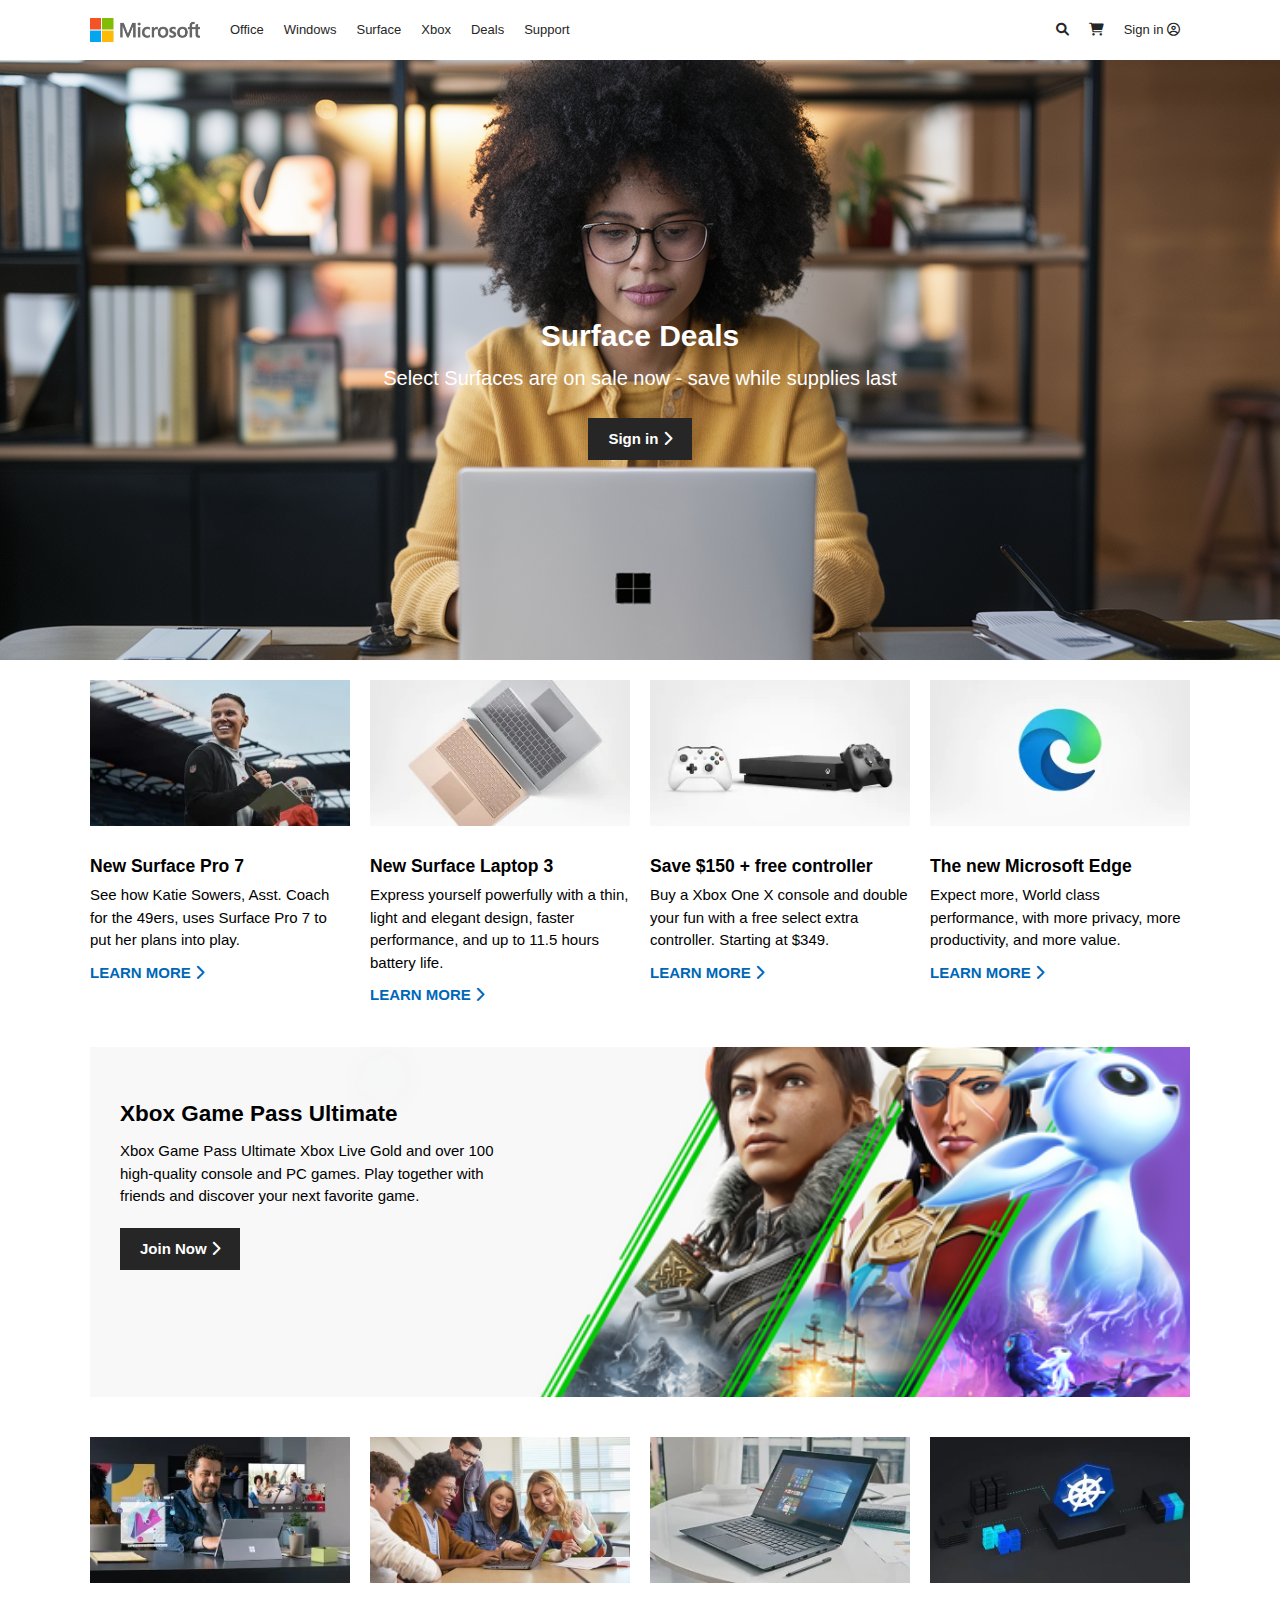
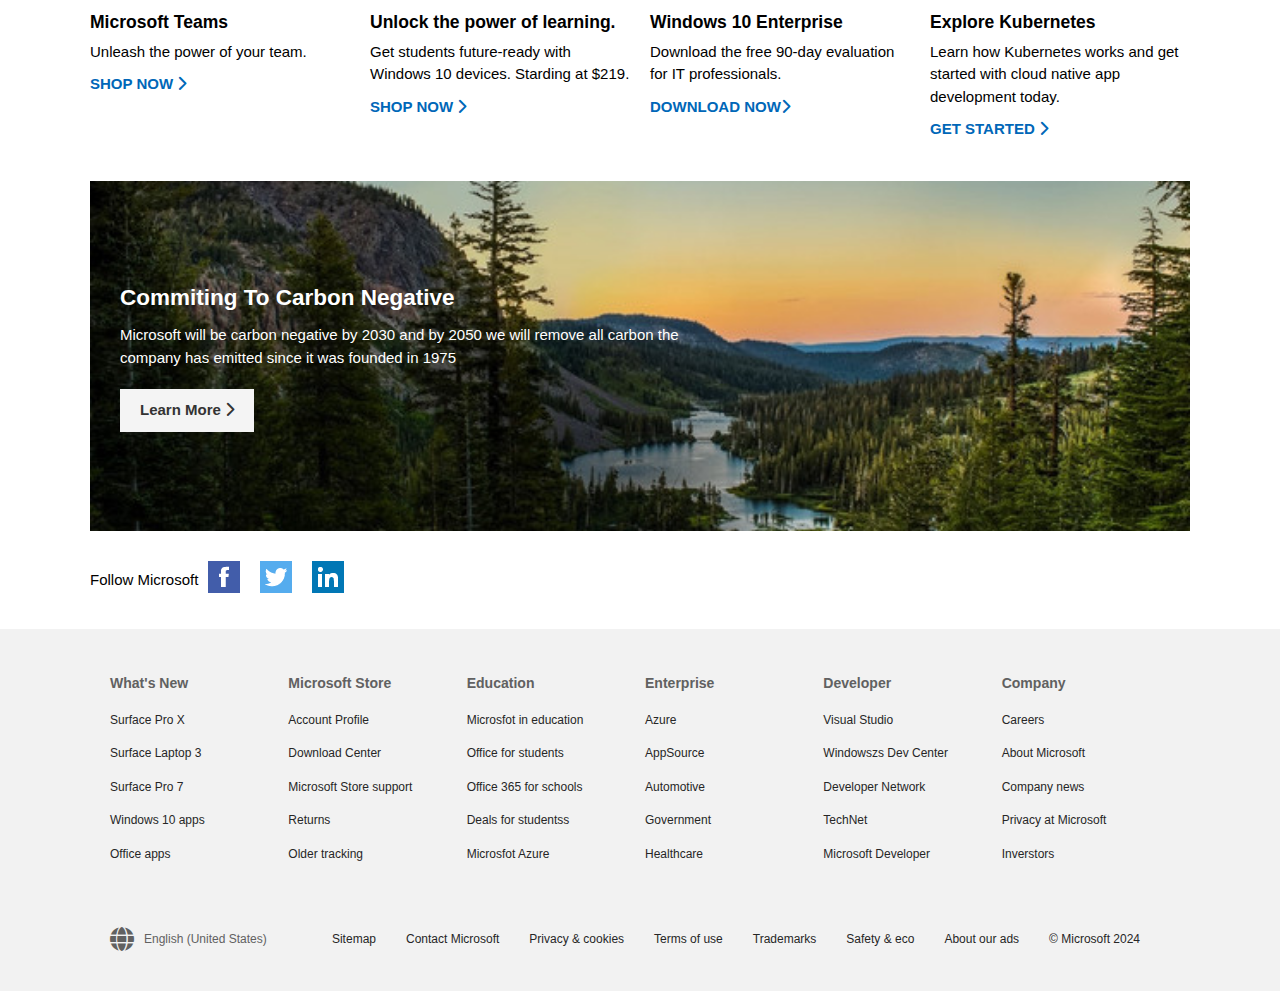
==== commit 0120aecc: "Change HTML" ====
--- a/index.html
+++ b/index.html
@@ -1,200 +1,264 @@
-<!DOCTYPE html>
-<html lang="en">
-    <head>
-        <meta charset="utf-8">
-        <title>YOOGA - Personalized Yoga Programs</title>
-        <meta content="width=device-width, initial-scale=1.0" name="viewport">
-        <meta content="Free Website Template" name="keywords">
-        <meta content="Free Website Template" name="description">
-
-        <!-- Favicon -->
-        <link href="img/favicon.ico" rel="icon">
-
-        <!-- Google Font -->
-        <link href="https://fonts.googleapis.com/css2?family=Open+Sans:wght@300;400;600;700;800&display=swap" rel="stylesheet">
-
-        <!-- CSS Libraries -->
-        <link href="https://stackpath.bootstrapcdn.com/bootstrap/4.4.1/css/bootstrap.min.css" rel="stylesheet">
-        <link href="https://cdnjs.cloudflare.com/ajax/libs/font-awesome/5.10.0/css/all.min.css" rel="stylesheet">
-        <link href="lib/animate/animate.min.css" rel="stylesheet">
-        <link href="lib/flaticon/font/flaticon.css" rel="stylesheet"> 
-        <link href="lib/owlcarousel/assets/owl.carousel.min.css" rel="stylesheet">
-        <link href="lib/lightbox/css/lightbox.min.css" rel="stylesheet">
-
-        <!-- Template Stylesheet -->
-        <link href="css/style.css" rel="stylesheet">
-    </head>
-
-    <body>
-    
-
-      <!-- Hero Start -->
-        <div class="hero">
-            <div class="container-fluid">
-                <div class="row align-items-center">
-                    <div class="col-sm-12 col-md-6">
-                        <div class="hero-text">
-                            <h1>Yoga Practice For Good Health</h1>
-                            <p>
-                                Discover the transformative power of yoga tailored specifically to your needs with our Personalized Yoga Programs. Whether you are a beginner looking to ease into the practice or an advanced yogi seeking to deepen your skills, our expert instructors will design a unique program that aligns with your goals, fitness level, and lifestyle.
-                            </p>
-                            <div class="hero-btn">
-                                <a class="btn" href="#about">JAbout Us</a>
-                                <a class="btn" href="#contact">Contact Us</a>
-                            </div>
-                        </div>
-                    </div>
-                    <div class="col-sm-12 col-md-6">
-                        <div class="hero-image">
-                            <img src="img/hero.png" alt="Hero Image">
-                        </div>
-                    </div>
-                </div>
-            </div>
-        </div>
-        <!-- Hero End -->
-
-
-        <!-- About Start -->
-        <div class="about wow fadeInUp" data-wow-delay="0.1s">
-            <div class="container">
-                <div class="row align-items-center">
-                    <div class="col-lg-5 col-md-6">
-                        <div class="about-img">
-                            <img src="img/about.png" alt="Image">
-                        </div>
-                    </div>
-                    <div class="col-lg-7 col-md-6">
-                        <div class="section-header text-left">
-                            <p>Learn About Us</p>
-                            <h2>Welcome to Yooga</h2>
-                        </div>
-                        <div class="about-text">
-                            <p>
-                                We begin with a comprehensive assessment to understand your physical condition, health history, and personal objectives. From there, we create a customized plan that may include a mix of Hatha, Vinyasa, Yin, or Restorative Yoga, ensuring a holistic approach that balances body, mind, and spirit. Each session is crafted to not only improve flexibility and strength but also to enhance mental clarity and emotional well-being.
-                            </p>
-                            <p>
-                                Our personalized approach means you get the one-on-one attention necessary to refine your technique, prevent injuries, and achieve a deeper understanding of yoga. As you progress, we continuously adjust your program to keep it challenging and engaging. With our Personalized Yoga Programs, you’re not just practicing yoga; you’re embarking on a tailored journey to a healthier, more mindful you.
-                            </p>
-                           
-                        </div>
-                    </div>
-                </div>
-            </div>
-        </div>
-        <!-- About End -->
-
-
-        <!-- Service Start -->
-        <div class="service">
-            <div class="container">
-                <div class="section-header text-center wow zoomIn" data-wow-delay="0.1s">
-                    <p>What we do</p>
-                    <h2>Yoga For Health</h2>
-                </div>
-                <div class="row">
-                    <div class="col-lg-4 col-md-6 wow fadeInUp" data-wow-delay="0.0s">
-                        <div class="service-item">
-                            <div class="service-icon">
-                                <i class="flaticon-workout"></i>
-                            </div>
-                            <h3>Yoga Coaching</h3>
-                            <p>
-                                Personalized Yoga Coaching offers one-on-one sessions tailored to the individual's needs, fitness level, and wellness goals. This service includes an initial consultation to understand the client's physical condition, preferences, and objectives. The yoga coach designs a customized program that may include a mix of asanas (postures), pranayama (breathing exercises), meditation, and lifestyle advice.
-                            </p>
-                        </div>
-                    </div>
-                    <div class="col-lg-4 col-md-6 wow fadeInUp" data-wow-delay="0.2s">
-                        <div class="service-item active">
-                            <div class="service-icon">
-                                <i class="flaticon-workout-1"></i>
-                            </div>
-                            <h3>Corporate Yoga Programs</h3>
-                            <p>
-                               Corporate Yoga Programs are designed to bring the benefits of yoga into the workplace. These programs aim to reduce stress, improve employee well-being, and enhance productivity. Sessions can be conducted onsite during lunch breaks or as part of a wellness day, and they typically include a combination of physical exercises, mindfulness practices, and relaxation techniques.
-                            </p>
-                        </div>
-                    </div>
-                    <div class="col-lg-4 col-md-6 wow fadeInUp" data-wow-delay="0.4s">
-                        <div class="service-item">
-                            <div class="service-icon">
-                                <i class="flaticon-workout-2"></i>
-                            </div>
-                            <h3>Yoga Retreats</h3>
-                            <p>
-                                Yoga Retreats offer immersive experiences that combine yoga practice with relaxation and rejuvenation in a tranquil setting. These retreats can range from weekend getaways to week-long retreats in exotic locations. The programs typically include daily yoga classes, meditation sessions, healthy meals, and activities like hiking, swimming, or spa treatments.
-                            </p>
-                        </div>
-                    </div>
-                </div>
-            </div>
-        </div>
-        <!-- Service End -->
-      
-        <!-- Discount Start -->
-        <div class="discount wow zoomIn" data-wow-delay="0.1s">
-            <div class="container">
-                <div class="section-header text-center">
-                   
-                    <h2>Yoga for Stress Relief</h2>
-                </div>
-                <div class="container discount-text">
-                    <p>
-                        Experience the profound benefits of Yoga for Stress Relief, a specialized program designed to help you unwind, relax, and find inner peace amidst the hustle and bustle of daily life. Stress can take a significant toll on both the body and mind, but our targeted yoga sessions aim to alleviate these pressures and restore balance.
-                    </p>
-                   
-                </div>
-            </div>
-        </div>
-        <!-- Discount End -->
-        
-    <!-- Footer Start -->
-        <div class="footer wow fadeIn" data-wow-delay="0.3s">
-            <div class="container-fluid">
-                <div class="container">
-                    <p style="text-align:center;color: #ffffff;"><b>Disclaimer:</b> We clearly states that the registered trademarks, brand names, company names, and product names are the property of their respective owners; we don’t claim any ownership for their brand, company or product name. We strictly adhere to FTC’s Mail, Internet, or Telephone Order Merchandise Rule for consumer protection. We are an online independent e-commerce web portal for a variety of antivirus products, uses any third-party trademark, brand name or logo only for the information purpose. We don’t imply an endorsement for any of the product and We Only have the right to promote its products/Services.</p>
-                   <hr>
-                    <div class="footer-info">
-                        <div class="footer-social">
-                            <a href="index.html" class="link-color">Home</a> |
-                            <a href="contact.html" class="link-color">Contact Us</a> |
-                            <a href="privacy-policy.html" class="link-color">Privacy Policy</a> |
-                            <a href="refund-policy.html" class="link-color">Refund Policy</a> |
-                            <a href="terms-conditions.html" class="link-color">Terms & Conditions</a>
-                        </div>
-                    </div>
-                </div>
-                <div class="container copyright">
-                    <div class="row">
-                        <div class="col-md-6">
-                            <p>&copy; <a href="#">Designgeniusit.com</a></p>
-                        </div>
-                        <div class="col-md-6">
-							<!--/*** This template is free as long as you keep the footer author’s credit link/attribution link/backlink. If you'd like to use the template without the footer author’s credit link/attribution link/backlink, you can purchase the Credit Removal License from "https://htmlcodex.com/credit-removal". Thank you for your support. ***/-->
-                            <p>Designed By <a href="https://htmlcodex.com">HTML Codex</a></p>
-                        </div>
-                    </div>
-                </div>
-            </div>
-        </div>
-        <!-- Footer End -->
-
-        <a href="#" class="back-to-top"><i class="fa fa-chevron-up"></i></a>
-
-        <!-- JavaScript Libraries -->
-        <script src="https://code.jquery.com/jquery-3.4.1.min.js"></script>
-        <script src="https://stackpath.bootstrapcdn.com/bootstrap/4.4.1/js/bootstrap.bundle.min.js"></script>
-        <script src="lib/easing/easing.min.js"></script>
-        <script src="lib/wow/wow.min.js"></script>
-        <script src="lib/owlcarousel/owl.carousel.min.js"></script>
-        <script src="lib/isotope/isotope.pkgd.min.js"></script>
-        <script src="lib/lightbox/js/lightbox.min.js"></script>
-        
-        <!-- Contact Javascript File -->
-        <script src="mail/jqBootstrapValidation.min.js"></script>
-        <script src="mail/contact.js"></script>
-
-        <!-- Template Javascript -->
-        <script src="js/main.js"></script>
-    </body>
-</html>
+<!DOCTYPE html>
+<html lang="en">
+
+<head>
+    <meta charset="UTF-8">
+    <meta http-equiv="X-UA-Compatible" content="IE=edge">
+    <meta name="viewport" content="width=device-width, initial-scale=1.0">
+    <link rel="stylesheet" href="https://cdnjs.cloudflare.com/ajax/libs/font-awesome/6.0.0/css/all.min.css"
+        integrity="sha512-9usAa10IRO0HhonpyAIVpjrylPvoDwiPUiKdWk5t3PyolY1cOd4DSE0Ga+ri4AuTroPR5aQvXU9xC6qOPnzFeg=="
+        crossorigin="anonymous" referrerpolicy="no-referrer" />
+    <link rel="stylesheet" href="mcsfiles/styles.css">
+    <title>Mirosoft – Cloud, Computers Software</title>
+   
+</head>
+
+<body>
+    <div class="menu-btn">
+        <i class="fas fa-bars fa-2x"></i>
+
+    </div>
+
+    <div class="container">
+        <!--nav-->
+        <nav class="main-nav">
+            <img src="mcsfiles/img/logo.png" alt="Microsoft" class="logo">
+
+            <ul class="main-menu">
+                <li><a href="#">Office</a></li>
+                <li><a href="#">Windows</a></li>
+                <li><a href="#">Surface</a></li>
+                <li><a href="#">Xbox</a></li>
+                <li><a href="#">Deals</a></li>
+                <li><a href="#">Support</a></li>
+            </ul>
+
+
+            <ul class="right-menu">
+                <li>
+                    <a href="#">
+                       <i class="fas fa-search"></i>
+                    </a>
+                </li>
+
+                <li>
+                    <a href="#">
+                      <i class="fas fa-shopping-cart"></i>
+                    </a>
+                </li>
+
+                <li>
+                    <a href="sign-in.html">
+                       Sign in <i class="fas fa-user-circle" style="font-weight: 500;"></i>
+                    </a>
+                </li>
+
+            </ul>
+        </nav>
+        </div>
+        <!---Showcase-->
+        <header class="showcase">
+            <h2 style="color: #ffffff;">Surface Deals</h2>
+            <p style="color: #ffffff;">Select Surfaces are on sale now - save while supplies last</p>
+
+            <a href="sign-in.html" class="btn">
+                Sign in <i class="fas fa-chevron-right"></i>
+            </a>
+        </header>
+       
+        <div class="container">
+        <!--Home cards 1-->
+        <section class="home-cards">
+            <div>
+                <img src="mcsfiles/img/card1.png" alt="">
+                <h3>New Surface Pro 7</h3>
+                <p>See how Katie Sowers, Asst. Coach for the 49ers, uses Surface Pro 7 to put her plans into play.</p>
+                <a href="#">Learn More <i class="fas fa-chevron-right"></i></a>
+            </div>
+
+            <div>
+                <img src="mcsfiles/img/card2.png" alt="">
+                <h3>New Surface Laptop 3</h3>
+                <p>Express yourself powerfully with a thin, light and elegant design, faster performance, and up to 11.5
+                    hours battery life. </p>
+                <a href="#">Learn More <i class="fas fa-chevron-right"></i></a>
+            </div>
+
+
+            <div>
+                <img src="mcsfiles/img/card3.png" alt="">
+                <h3>Save $150 + free controller</h3>
+                <p>Buy a Xbox One X console and double your fun with a free select extra controller. Starting at $349.
+                </p>
+                <a href="#">Learn More <i class="fas fa-chevron-right"></i></a>
+            </div>
+
+            <div>
+                <img src="mcsfiles/img/card4.png" alt="">
+                <h3>The new Microsoft Edge</h3>
+                <p>Expect more, World class performance, with more privacy, more productivity, and more value.</p>
+                <a href="#">Learn More <i class="fas fa-chevron-right"></i></a>
+            </div>
+
+        </section>
+        <!-- XBox-->
+        <section class="xbox">
+            <div class="content">
+                <h2>Xbox Game Pass Ultimate</h2>
+                <p>Xbox Game Pass Ultimate Xbox Live Gold and over 100 high-quality
+                    console and PC games. Play together with friends and discover your
+                    next favorite game.</p>
+                <a href="sign-in.html" class="btn">Join Now <i class="fas fa-chevron-right"></i></a>
+
+            </div>
+
+        </section>
+
+
+        <!--Home cards 2-->
+        <section class="home-cards">
+            <div>
+                <img src="mcsfiles/img/card5.png" alt="">
+                <h3>Microsoft Teams</h3>
+                <p>Unleash the power of your team.</p>
+                <a href="#">Shop Now <i class="fas fa-chevron-right"></i></a>
+            </div>
+
+            <div>
+                <img src="mcsfiles/img/card6.jpg" alt="">
+                <h3>Unlock the power of learning.</h3>
+                <p>Get students future-ready with Windows 10 devices. Starding at $219. </p>
+                <a href="#">Shop Now <i class="fas fa-chevron-right"></i></a>
+            </div>
+
+
+            <div>
+                <img src="mcsfiles/img/card7.png" alt="">
+                <h3>Windows 10 Enterprise</h3>
+                <p>Download the free 90-day evaluation for IT professionals.
+                </p>
+                <a href="#">Download Now<i class="fas fa-chevron-right"></i></a>
+            </div>
+
+            <div>
+                <img src="mcsfiles/img/card8.png" alt="">
+                <h3>Explore Kubernetes</h3>
+                <p>Learn how Kubernetes works and get started with cloud native app
+                    development today.</p>
+                <a href="#">Get Started <i class="fas fa-chevron-right"></i></a>
+            </div>
+
+        </section>
+
+        <!--Carbon-->
+        <section class="carbon dark">
+            <div class="content">
+                <h2>Commiting To Carbon Negative</h2>
+                <p>Microsoft will be carbon negative by 2030 and by 2050 we will remove
+                    all carbon the company has emitted since it was founded in 1975</p>
+                <a href="#" class="btn">Learn More <i class="fas fa-chevron-right"></i></a>
+            </div>
+        </section>
+
+        <!--follow-->
+        <section class="follow">
+            <p>Follow Microsoft</p>
+            <a href="https://facebook.com"><img src="mcsfiles/img/social-fb.png" alt="Facebook"> </a>
+            <a href="https://twitter.com"><img src="mcsfiles/img/social-twitter.png" alt="Twitter"> </a>
+            <a href="https://linkedin.com"><img src="mcsfiles/img/social-linkedin.png" alt="Linkedin"> </a>
+
+        </section>
+   </div>
+    <!--links-->
+    <section class="links">
+        <div class="links-inner">
+            <ul>
+                <li>
+                    <h3>What's New</h3>
+                </li>
+                <li><a href="#">Surface Pro X</a></li>
+                <li><a href="#">Surface Laptop 3</a></li>
+                <li><a href="#">Surface Pro 7</a></li>
+                <li><a href="#">Windows 10 apps</a></li>
+                <li><a href="#">Office apps</a></li>
+            </ul>
+            <ul>
+                <li>
+                    <h3>Microsoft Store</h3>
+                </li>
+                <li><a href="#">Account Profile</a></li>
+                <li><a href="#">Download Center</a></li>
+                <li><a href="#">Microsoft Store support</a></li>
+                <li><a href="#">Returns</a></li>
+                <li><a href="#">Older tracking</a></li>
+            </ul>
+            <ul>
+                <li>
+                    <h3>Education</h3>
+                </li>
+                <li><a href="#">Microsfot in education</a></li>
+                <li><a href="#">Office for students</a></li>
+                <li><a href="#">Office 365 for schools</a></li>
+                <li><a href="#">Deals for studentss</a></li>
+                <li><a href="#">Microsfot Azure</a></li>
+            </ul>
+            <ul>
+                <li>
+                    <h3>Enterprise</h3>
+                </li>
+                <li><a href="#">Azure</a></li>
+                <li><a href="#">AppSource</a></li>
+                <li><a href="#">Automotive</a></li>
+                <li><a href="#">Government</a></li>
+                <li><a href="#">Healthcare</a></li>
+            </ul>
+            <ul>
+                <li>
+                    <h3>Developer</h3>
+                </li>
+                <li><a href="#">Visual Studio</a></li>
+                <li><a href="#">Windowszs Dev Center</a></li>
+                <li><a href="#">Developer Network</a></li>
+                <li><a href="#">TechNet</a></li>
+                <li><a href="#">Microsoft Developer</a></li>
+            </ul>
+            <ul>
+                <li>
+                    <h3>Company</h3>
+                </li>
+                <li><a href="#">Careers</a></li>
+                <li><a href="#">About Microsoft</a></li>
+                <li><a href="#">Company news</a></li>
+                <li><a href="#">Privacy at Microsoft</a></li>
+                <li><a href="#">Inverstors</a></li>
+            </ul>
+        </div>
+    </section>
+
+    <!-- Footer -->
+    <footer class="footer">
+        <div class="footer-inner">
+            <div><i class="fas fa-globe fa-2x"></i> English (United States)</div>
+            <ul>
+                <li><a href="#">Sitemap</a></li>
+                <li><a href="#">Contact Microsoft</a></li>
+                <li><a href="#">Privacy & cookies</a></li>
+                <li><a href="#">Terms of use</a></li>
+                <li><a href="#">Trademarks</a></li>
+                <li><a href="#">Safety & eco</a></li>
+                <li><a href="#">About our ads</a></li>
+                <li><a href="#">&copy; Microsoft 2024</a></li>
+            </ul>
+        </div>
+    </footer>
+
+
+
+    <script>
+        document.querySelector('.menu-btn').addEventListener('click', () => document.querySelector('.main-menu')
+            .classList.toggle('show'));
+    </script>
+
+</body>
+
+</html>--- a/mcsfiles/styles.css
+++ b/mcsfiles/styles.css
@@ -0,0 +1,319 @@
+* {
+    box-sizing: border-box;
+    margin: 0;
+    padding: 0;
+}
+
+body {
+    font-family:'Segoe UI', Tahoma, Geneva, Verdana, sans-serif ;
+    background-color: white;
+    color:black;
+    font-size: 15px;
+    line-height: 1.5;
+}
+
+a{
+    color: #262626;
+    text-decoration: none;
+}
+ul {
+    list-style: none;
+}
+.container {
+    width: 90%;
+    max-width: 1100px;
+    margin: auto;
+}
+
+/* Nav*/
+.main-nav {
+    display: flex;
+    align-items: center;
+    justify-content: space-between;
+    height: 60px;
+    padding: 20px 0;
+    font-size: 13px;
+    
+}
+
+.main-nav .logo {
+    width: 110px;
+}
+.main-nav ul {
+    display: flex;
+}
+
+.main-nav ul li {
+    padding: 0 10px;
+
+}
+
+.main-nav ul li a {
+    padding-bottom: 2px;
+}
+
+
+.main-nav ul li a:hover {
+    border-bottom:  2px solid #262626 ;
+}
+
+.main-nav ul.main-menu {
+    flex: 1;
+    margin-left: 20px;
+}
+
+.menu-btn {
+    cursor: pointer;
+    position: absolute;
+    top: 20px;
+    right: 30px;
+    z-index: 2;
+    display: none;
+}
+
+.btn {
+    cursor: pointer;
+    display: inline-block;
+    border: 0;
+    font-weight: bold;
+    padding: 10px 20px;
+    background: #262626;
+    color: white;
+    font-size: 15px;
+}
+
+.btn:hover {
+    opacity: 0.9;
+}
+.dark {
+    color: white;
+}
+.dark .btn {
+   background-color: #f4f4f4;
+    color: #333;
+}
+/* Showcase*/
+.showcase {
+    width: 100%;
+    height: 600px;
+    background: url('../mcsfiles/img/bg2.jpeg') no-repeat center center/cover;
+    display: flex;
+    flex-direction: column;
+    align-items: center;
+    text-align: center;
+    justify-content: flex-end;
+    padding-bottom: 200px;
+    margin-bottom: 20px;
+
+}
+.showcase h2, .showcase p {
+    margin-bottom: 5px;
+    
+}
+.showcase h2 {
+    font-size: 30px;
+}
+.showcase p {
+font-size: 20px;
+
+
+}
+.showcase .btn {
+    margin-top: 20px;
+}
+/* Home Card*/
+
+.home-cards {
+    display: grid;
+    grid-template-columns: repeat(4, 1fr);
+    grid-gap: 20px;
+    margin-bottom: 40px;
+}
+.home-cards img {
+    width: 100%;
+    margin-bottom: 20px;
+}
+.home-cards h3 {
+    margin-bottom: 5px;
+
+}
+.home-cards a {
+    display: inline-block;
+    padding-top: 10px;
+    color: #0067b8;
+    text-transform: uppercase;
+    font-weight: bold;
+}
+.home-cards a:hover i {
+    margin-left: 10px;
+}
+/* Xbox */
+.xbox {
+    width: 100%;
+    height: 350px;
+    background: url('../mcsfiles/img/xbox (1).png') no-repeat center center/cover;
+   margin-bottom: 40px;
+}
+.xbox .content {
+    width: 40%;
+    padding: 50px 0 0 30px;
+}
+.xbox p, .carbon p {
+    margin: 10px 0 20px;
+}
+/* carbon*/
+.carbon {
+    width: 100%;
+    height: 350px;
+    background: url('../mcsfiles/img/carbon.jpg') no-repeat center center/cover;
+}
+.carbon .content {
+    width: 55%;
+    padding: 100px 0 0 30px;
+}
+/* follow*/
+.follow {
+  display: flex;
+  align-items: center;
+  justify-content: flex-start;
+  margin: 30px 0 30px;
+
+}
+.follow * {
+    margin-right: 10px;
+}
+
+/*links */
+.links {
+    background: #f2f2f2;
+    color: #616161;
+    font-size: 12px;
+    padding: 35px 0;
+
+}
+.links-inner {
+    max-width: 1100px;
+    margin: 0 auto;
+    padding: 0 20px;
+    display: grid;
+    grid-template-columns: repeat(6, 1fr);
+    grid-gap: 10px;
+    align-items: flex-start;
+    justify-content: center;
+    
+}
+.links li {
+    line-height: 2.8;
+}
+
+/*  Footer*/
+.footer {
+    background: #f2f2f2;
+    color: #616161;
+    font-size: 12px;
+    padding: 20px 0;
+
+}
+
+footer div{
+margin-bottom: 20px;
+display: flex;
+align-items: center;
+}
+
+
+.footer-inner {
+    max-width: 1100px;
+    margin: 0 auto;
+    padding: 0 20px 0 20px;
+    display: flex;
+    align-items: center;
+    justify-content: space-between;
+}
+.footer div i {
+    margin-right: 10px;
+}
+.footer ul {
+    display: flex;
+    flex-wrap: wrap;
+}
+
+footer li {
+    margin-right: 30px;
+    margin-bottom: 20px;
+}
+
+@media(max-width :700px) {
+    .menu-btn {
+        display: block;
+    }
+
+    .menu-btn:hover {
+        opacity: 0.5;
+    }
+.main-nav ul.right-menu {
+    margin-right: 50px;
+}
+    .main-nav ul.main-menu {
+        display: block;
+        position: absolute;
+        top: 0;
+        left: 0;
+        background: #f2f2f2;
+        width: 50%;
+        height: 100%;
+        border-right: #ccc 1px solid;
+        opacity: 0.9;
+        padding: 30px;
+        transform: translateX(-500px);
+        transition: transform 0.5s ease-in-out;
+
+    }
+    .main-nav ul.main-menu li {
+        padding: 10px;
+        border-bottom: #ccc solid 1px;
+        font-size: 14px;
+    }
+    .main-nav ul.main-menu li:last-child {
+        border-bottom: 0;
+    }
+    
+
+
+.main-nav ul.main-menu.show {
+    transform: translateX(-20px);
+}
+
+
+    .home-cards {
+        grid-template-columns: repeat(2, 1fr);
+    }  
+    .xbox .content p {
+display: none;
+    }
+    .xbox .content h2 {
+        margin-bottom: 20px;
+    }
+.carbon content {
+    width: 85%;
+}
+.links .links-inner {
+  grid-template-columns: repeat(2, 1fr);  
+}
+}
+
+@media(max-width :500px) {
+    .home-cards {
+        grid-template-columns: 1fr;
+    } 
+.links .links-inner {
+    grid-template-columns: 1fr;  
+  }
+
+.links .links-inner ul {
+    margin-bottom: 20px;
+}
+
+}
+
+
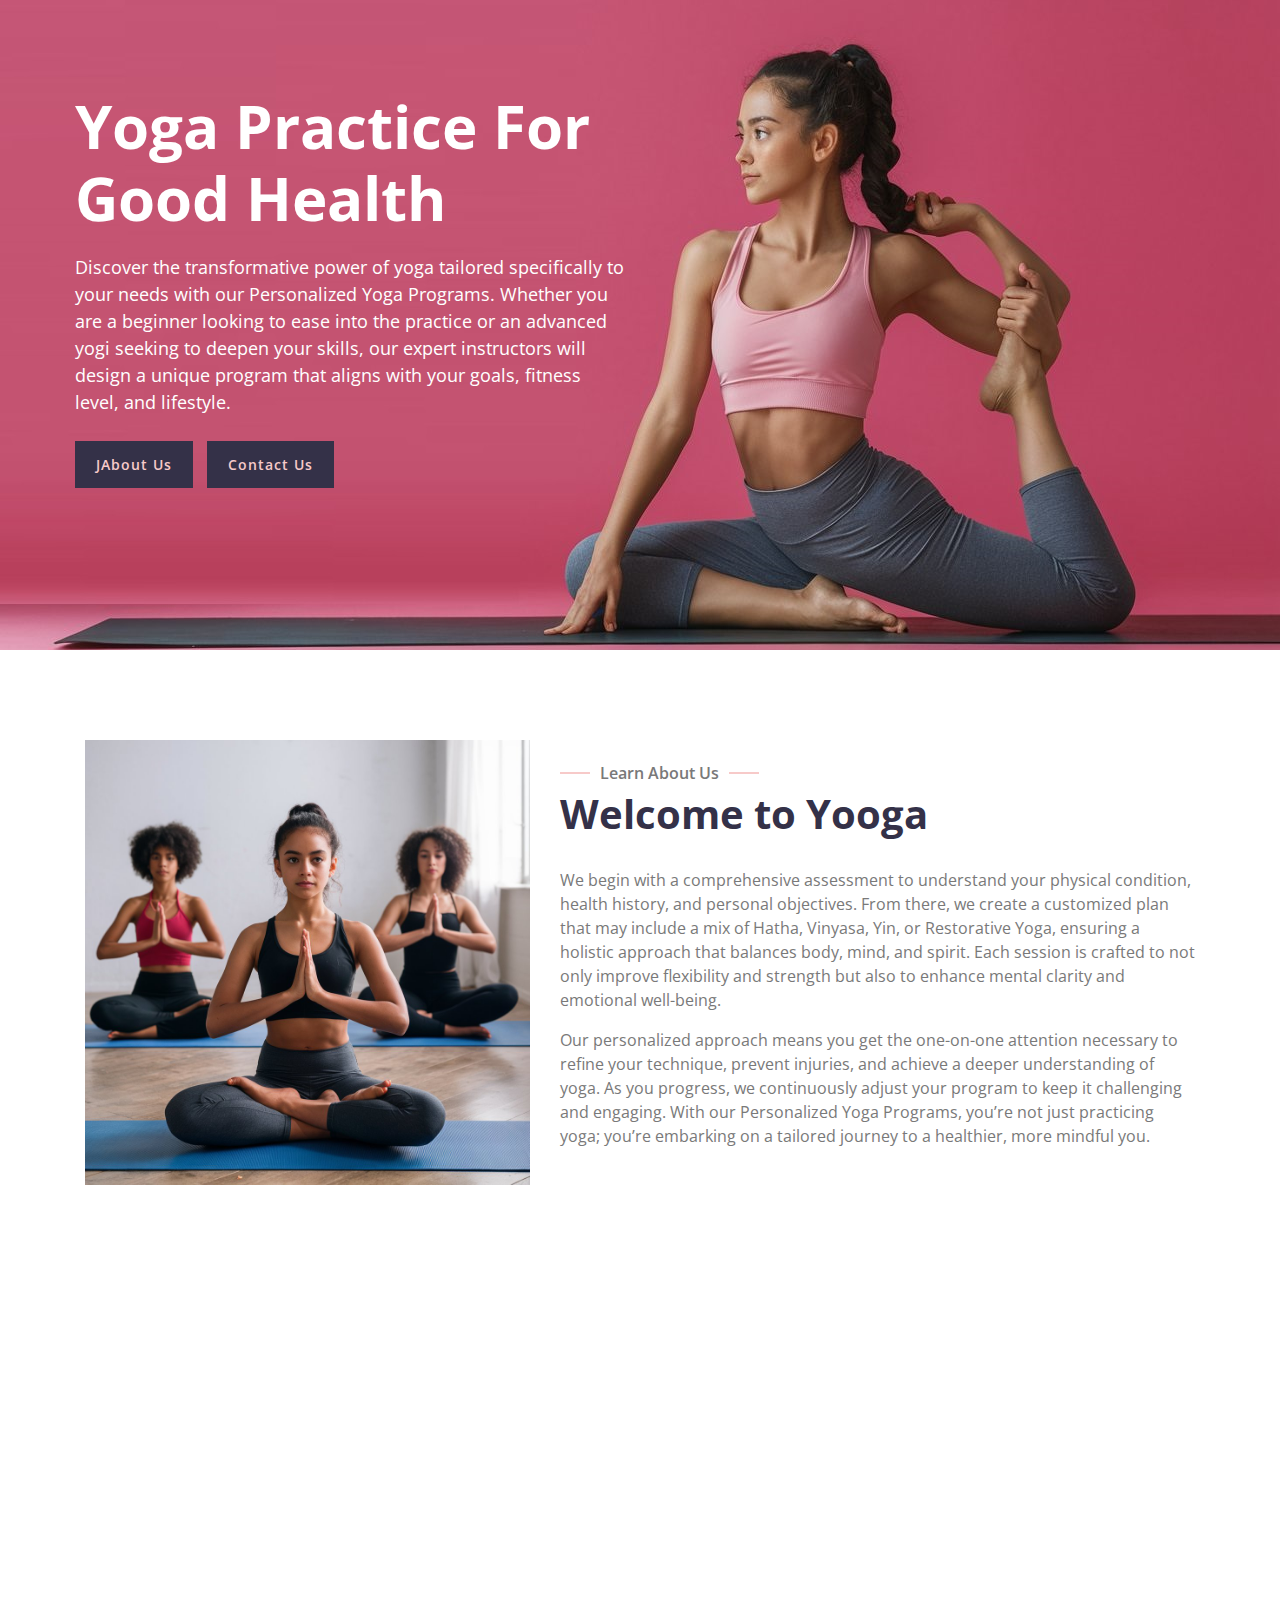
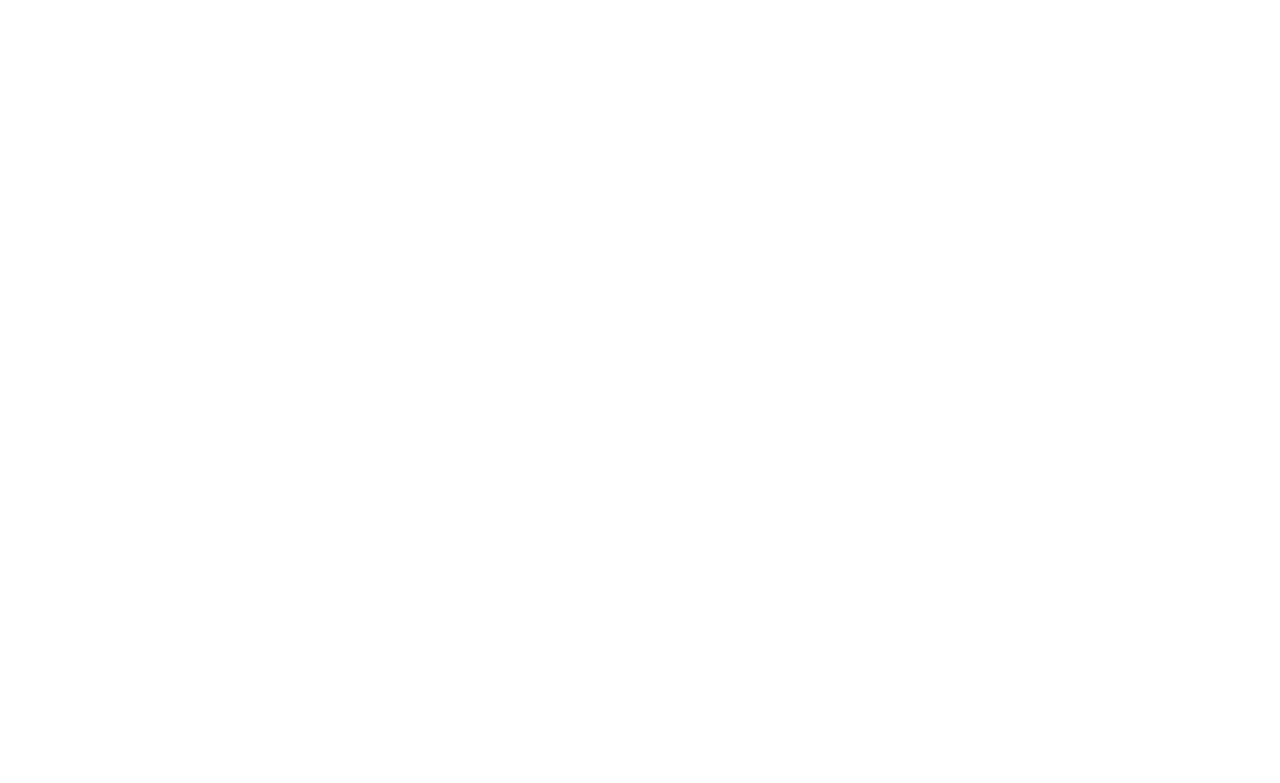
==== commit 287c6509: "Update site with new content" ====
--- a/index.html
+++ b/index.html
@@ -1,264 +1,184 @@
-<!DOCTYPE html>
-<html lang="en">
-
-<head>
-    <meta charset="UTF-8">
-    <meta http-equiv="X-UA-Compatible" content="IE=edge">
-    <meta name="viewport" content="width=device-width, initial-scale=1.0">
-    <link rel="stylesheet" href="https://cdnjs.cloudflare.com/ajax/libs/font-awesome/6.0.0/css/all.min.css"
-        integrity="sha512-9usAa10IRO0HhonpyAIVpjrylPvoDwiPUiKdWk5t3PyolY1cOd4DSE0Ga+ri4AuTroPR5aQvXU9xC6qOPnzFeg=="
-        crossorigin="anonymous" referrerpolicy="no-referrer" />
-    <link rel="stylesheet" href="mcsfiles/styles.css">
-    <title>Mirosoft – Cloud, Computers Software</title>
-   
-</head>
-
-<body>
-    <div class="menu-btn">
-        <i class="fas fa-bars fa-2x"></i>
-
-    </div>
-
-    <div class="container">
-        <!--nav-->
-        <nav class="main-nav">
-            <img src="mcsfiles/img/logo.png" alt="Microsoft" class="logo">
-
-            <ul class="main-menu">
-                <li><a href="#">Office</a></li>
-                <li><a href="#">Windows</a></li>
-                <li><a href="#">Surface</a></li>
-                <li><a href="#">Xbox</a></li>
-                <li><a href="#">Deals</a></li>
-                <li><a href="#">Support</a></li>
-            </ul>
-
-
-            <ul class="right-menu">
-                <li>
-                    <a href="#">
-                       <i class="fas fa-search"></i>
-                    </a>
-                </li>
-
-                <li>
-                    <a href="#">
-                      <i class="fas fa-shopping-cart"></i>
-                    </a>
-                </li>
-
-                <li>
-                    <a href="sign-in.html">
-                       Sign in <i class="fas fa-user-circle" style="font-weight: 500;"></i>
-                    </a>
-                </li>
-
-            </ul>
-        </nav>
-        </div>
-        <!---Showcase-->
-        <header class="showcase">
-            <h2 style="color: #ffffff;">Surface Deals</h2>
-            <p style="color: #ffffff;">Select Surfaces are on sale now - save while supplies last</p>
-
-            <a href="sign-in.html" class="btn">
-                Sign in <i class="fas fa-chevron-right"></i>
-            </a>
-        </header>
-       
-        <div class="container">
-        <!--Home cards 1-->
-        <section class="home-cards">
-            <div>
-                <img src="mcsfiles/img/card1.png" alt="">
-                <h3>New Surface Pro 7</h3>
-                <p>See how Katie Sowers, Asst. Coach for the 49ers, uses Surface Pro 7 to put her plans into play.</p>
-                <a href="#">Learn More <i class="fas fa-chevron-right"></i></a>
-            </div>
-
-            <div>
-                <img src="mcsfiles/img/card2.png" alt="">
-                <h3>New Surface Laptop 3</h3>
-                <p>Express yourself powerfully with a thin, light and elegant design, faster performance, and up to 11.5
-                    hours battery life. </p>
-                <a href="#">Learn More <i class="fas fa-chevron-right"></i></a>
-            </div>
-
-
-            <div>
-                <img src="mcsfiles/img/card3.png" alt="">
-                <h3>Save $150 + free controller</h3>
-                <p>Buy a Xbox One X console and double your fun with a free select extra controller. Starting at $349.
-                </p>
-                <a href="#">Learn More <i class="fas fa-chevron-right"></i></a>
-            </div>
-
-            <div>
-                <img src="mcsfiles/img/card4.png" alt="">
-                <h3>The new Microsoft Edge</h3>
-                <p>Expect more, World class performance, with more privacy, more productivity, and more value.</p>
-                <a href="#">Learn More <i class="fas fa-chevron-right"></i></a>
-            </div>
-
-        </section>
-        <!-- XBox-->
-        <section class="xbox">
-            <div class="content">
-                <h2>Xbox Game Pass Ultimate</h2>
-                <p>Xbox Game Pass Ultimate Xbox Live Gold and over 100 high-quality
-                    console and PC games. Play together with friends and discover your
-                    next favorite game.</p>
-                <a href="sign-in.html" class="btn">Join Now <i class="fas fa-chevron-right"></i></a>
-
-            </div>
-
-        </section>
-
-
-        <!--Home cards 2-->
-        <section class="home-cards">
-            <div>
-                <img src="mcsfiles/img/card5.png" alt="">
-                <h3>Microsoft Teams</h3>
-                <p>Unleash the power of your team.</p>
-                <a href="#">Shop Now <i class="fas fa-chevron-right"></i></a>
-            </div>
-
-            <div>
-                <img src="mcsfiles/img/card6.jpg" alt="">
-                <h3>Unlock the power of learning.</h3>
-                <p>Get students future-ready with Windows 10 devices. Starding at $219. </p>
-                <a href="#">Shop Now <i class="fas fa-chevron-right"></i></a>
-            </div>
-
-
-            <div>
-                <img src="mcsfiles/img/card7.png" alt="">
-                <h3>Windows 10 Enterprise</h3>
-                <p>Download the free 90-day evaluation for IT professionals.
-                </p>
-                <a href="#">Download Now<i class="fas fa-chevron-right"></i></a>
-            </div>
-
-            <div>
-                <img src="mcsfiles/img/card8.png" alt="">
-                <h3>Explore Kubernetes</h3>
-                <p>Learn how Kubernetes works and get started with cloud native app
-                    development today.</p>
-                <a href="#">Get Started <i class="fas fa-chevron-right"></i></a>
-            </div>
-
-        </section>
-
-        <!--Carbon-->
-        <section class="carbon dark">
-            <div class="content">
-                <h2>Commiting To Carbon Negative</h2>
-                <p>Microsoft will be carbon negative by 2030 and by 2050 we will remove
-                    all carbon the company has emitted since it was founded in 1975</p>
-                <a href="#" class="btn">Learn More <i class="fas fa-chevron-right"></i></a>
-            </div>
-        </section>
-
-        <!--follow-->
-        <section class="follow">
-            <p>Follow Microsoft</p>
-            <a href="https://facebook.com"><img src="mcsfiles/img/social-fb.png" alt="Facebook"> </a>
-            <a href="https://twitter.com"><img src="mcsfiles/img/social-twitter.png" alt="Twitter"> </a>
-            <a href="https://linkedin.com"><img src="mcsfiles/img/social-linkedin.png" alt="Linkedin"> </a>
-
-        </section>
-   </div>
-    <!--links-->
-    <section class="links">
-        <div class="links-inner">
-            <ul>
-                <li>
-                    <h3>What's New</h3>
-                </li>
-                <li><a href="#">Surface Pro X</a></li>
-                <li><a href="#">Surface Laptop 3</a></li>
-                <li><a href="#">Surface Pro 7</a></li>
-                <li><a href="#">Windows 10 apps</a></li>
-                <li><a href="#">Office apps</a></li>
-            </ul>
-            <ul>
-                <li>
-                    <h3>Microsoft Store</h3>
-                </li>
-                <li><a href="#">Account Profile</a></li>
-                <li><a href="#">Download Center</a></li>
-                <li><a href="#">Microsoft Store support</a></li>
-                <li><a href="#">Returns</a></li>
-                <li><a href="#">Older tracking</a></li>
-            </ul>
-            <ul>
-                <li>
-                    <h3>Education</h3>
-                </li>
-                <li><a href="#">Microsfot in education</a></li>
-                <li><a href="#">Office for students</a></li>
-                <li><a href="#">Office 365 for schools</a></li>
-                <li><a href="#">Deals for studentss</a></li>
-                <li><a href="#">Microsfot Azure</a></li>
-            </ul>
-            <ul>
-                <li>
-                    <h3>Enterprise</h3>
-                </li>
-                <li><a href="#">Azure</a></li>
-                <li><a href="#">AppSource</a></li>
-                <li><a href="#">Automotive</a></li>
-                <li><a href="#">Government</a></li>
-                <li><a href="#">Healthcare</a></li>
-            </ul>
-            <ul>
-                <li>
-                    <h3>Developer</h3>
-                </li>
-                <li><a href="#">Visual Studio</a></li>
-                <li><a href="#">Windowszs Dev Center</a></li>
-                <li><a href="#">Developer Network</a></li>
-                <li><a href="#">TechNet</a></li>
-                <li><a href="#">Microsoft Developer</a></li>
-            </ul>
-            <ul>
-                <li>
-                    <h3>Company</h3>
-                </li>
-                <li><a href="#">Careers</a></li>
-                <li><a href="#">About Microsoft</a></li>
-                <li><a href="#">Company news</a></li>
-                <li><a href="#">Privacy at Microsoft</a></li>
-                <li><a href="#">Inverstors</a></li>
-            </ul>
-        </div>
-    </section>
-
-    <!-- Footer -->
-    <footer class="footer">
-        <div class="footer-inner">
-            <div><i class="fas fa-globe fa-2x"></i> English (United States)</div>
-            <ul>
-                <li><a href="#">Sitemap</a></li>
-                <li><a href="#">Contact Microsoft</a></li>
-                <li><a href="#">Privacy & cookies</a></li>
-                <li><a href="#">Terms of use</a></li>
-                <li><a href="#">Trademarks</a></li>
-                <li><a href="#">Safety & eco</a></li>
-                <li><a href="#">About our ads</a></li>
-                <li><a href="#">&copy; Microsoft 2024</a></li>
-            </ul>
-        </div>
-    </footer>
-
-
-
-    <script>
-        document.querySelector('.menu-btn').addEventListener('click', () => document.querySelector('.main-menu')
-            .classList.toggle('show'));
-    </script>
-
-</body>
-
-</html>+<!DOCTYPE html>
+<html lang="en">
+    <head>
+        <meta charset="utf-8">
+        <title>YOOGA - Personalized Yoga Programs</title>
+        <meta content="width=device-width, initial-scale=1.0" name="viewport">
+        <meta content="Free Website Template" name="keywords">
+        <meta content="Free Website Template" name="description">
+
+        <!-- Favicon -->
+        <link href="img/favicon.ico" rel="icon">
+
+        <!-- Google Font -->
+        <link href="https://fonts.googleapis.com/css2?family=Open+Sans:wght@300;400;600;700;800&display=swap" rel="stylesheet">
+
+        <!-- CSS Libraries -->
+        <link href="https://stackpath.bootstrapcdn.com/bootstrap/4.4.1/css/bootstrap.min.css" rel="stylesheet">
+        <link href="https://cdnjs.cloudflare.com/ajax/libs/font-awesome/5.10.0/css/all.min.css" rel="stylesheet">
+        <link href="lib/animate/animate.min.css" rel="stylesheet">
+        <link href="lib/flaticon/font/flaticon.css" rel="stylesheet"> 
+        <link href="lib/owlcarousel/assets/owl.carousel.min.css" rel="stylesheet">
+        <link href="lib/lightbox/css/lightbox.min.css" rel="stylesheet">
+
+        <!-- Template Stylesheet -->
+        <link href="css/style.css" rel="stylesheet">
+    </head>
+
+    <body>
+    
+
+      <!-- Hero Start -->
+        <div class="hero">
+            <div class="container-fluid">
+                <div class="row align-items-center">
+                    <div class="col-sm-12 col-md-6">
+                        <div class="hero-text">
+                            <h1>Yoga Practice For Good Health</h1>
+                            <p>
+                                Discover the transformative power of yoga tailored specifically to your needs with our Personalized Yoga Programs. Whether you are a beginner looking to ease into the practice or an advanced yogi seeking to deepen your skills, our expert instructors will design a unique program that aligns with your goals, fitness level, and lifestyle.
+                            </p>
+                            <div class="hero-btn">
+                                <a class="btn" href="#about">JAbout Us</a>
+                                <a class="btn" href="#contact">Contact Us</a>
+                            </div>
+                        </div>
+                    </div>
+                    <div class="col-sm-12 col-md-6">
+                        <div class="hero-image">
+                           
+                        </div>
+                    </div>
+                </div>
+            </div>
+        </div>
+        <!-- Hero End -->
+
+
+        <!-- About Start -->
+        <div class="about wow fadeInUp" data-wow-delay="0.1s">
+            <div class="container">
+                <div class="row align-items-center">
+                    <div class="col-lg-5 col-md-6">
+                        <div class="about-img">
+                            <img src="img/about.jpeg" alt="Image">
+                        </div>
+                    </div>
+                    <div class="col-lg-7 col-md-6">
+                        <div class="section-header text-left">
+                            <p>Learn About Us</p>
+                            <h2>Welcome to Yooga</h2>
+                        </div>
+                        <div class="about-text">
+                            <p>
+                                We begin with a comprehensive assessment to understand your physical condition, health history, and personal objectives. From there, we create a customized plan that may include a mix of Hatha, Vinyasa, Yin, or Restorative Yoga, ensuring a holistic approach that balances body, mind, and spirit. Each session is crafted to not only improve flexibility and strength but also to enhance mental clarity and emotional well-being.
+                            </p>
+                            <p>
+                                Our personalized approach means you get the one-on-one attention necessary to refine your technique, prevent injuries, and achieve a deeper understanding of yoga. As you progress, we continuously adjust your program to keep it challenging and engaging. With our Personalized Yoga Programs, you’re not just practicing yoga; you’re embarking on a tailored journey to a healthier, more mindful you.
+                            </p>
+                           
+                        </div>
+                    </div>
+                </div>
+            </div>
+        </div>
+        <!-- About End -->
+
+
+        <!-- Service Start -->
+        <div class="service">
+            <div class="container">
+                <div class="section-header text-center wow zoomIn" data-wow-delay="0.1s">
+                    <p>What we do</p>
+                    <h2>Yoga For Health</h2>
+                </div>
+                <div class="row">
+                    <div class="col-lg-4 col-md-6 wow fadeInUp" data-wow-delay="0.0s">
+                        <div class="service-item">
+                            <div class="service-icon">
+                                <i class="flaticon-workout"></i>
+                            </div>
+                            <h3>Yoga Coaching</h3>
+                            <p>
+                                Personalized Yoga Coaching offers one-on-one sessions tailored to the individual's needs, fitness level, and wellness goals. This service includes an initial consultation to understand the client's physical condition, preferences, and objectives. The yoga coach designs a customized program that may include a mix of asanas (postures), pranayama (breathing exercises), meditation, and lifestyle advice.
+                            </p>
+                        </div>
+                    </div>
+                    <div class="col-lg-4 col-md-6 wow fadeInUp" data-wow-delay="0.2s">
+                        <div class="service-item active">
+                            <div class="service-icon">
+                                <i class="flaticon-workout-1"></i>
+                            </div>
+                            <h3>Corporate Yoga Programs</h3>
+                            <p>
+                               Corporate Yoga Programs are designed to bring the benefits of yoga into the workplace. These programs aim to reduce stress, improve employee well-being, and enhance productivity. Sessions can be conducted onsite during lunch breaks or as part of a wellness day, and they typically include a combination of physical exercises, mindfulness practices, and relaxation techniques.
+                            </p>
+                        </div>
+                    </div>
+                    <div class="col-lg-4 col-md-6 wow fadeInUp" data-wow-delay="0.4s">
+                        <div class="service-item">
+                            <div class="service-icon">
+                                <i class="flaticon-workout-2"></i>
+                            </div>
+                            <h3>Yoga Retreats</h3>
+                            <p>
+                                Yoga Retreats offer immersive experiences that combine yoga practice with relaxation and rejuvenation in a tranquil setting. These retreats can range from weekend getaways to week-long retreats in exotic locations. The programs typically include daily yoga classes, meditation sessions, healthy meals, and activities like hiking, swimming, or spa treatments.
+                            </p>
+                        </div>
+                    </div>
+                </div>
+            </div>
+        </div>
+        <!-- Service End -->
+
+        
+    <!-- Footer Start -->
+        <div class="footer wow fadeIn" data-wow-delay="0.3s">
+            <div class="container-fluid">
+                <div class="container">
+                    <p style="text-align:center;color: #ffffff;"><b>Disclaimer:</b> We clearly states that the registered trademarks, brand names, company names, and product names are the property of their respective owners; we don’t claim any ownership for their brand, company or product name. We strictly adhere to FTC’s Mail, Internet, or Telephone Order Merchandise Rule for consumer protection. We are an online independent e-commerce web portal for a variety of antivirus products, uses any third-party trademark, brand name or logo only for the information purpose. We don’t imply an endorsement for any of the product and We Only have the right to promote its products/Services.</p>
+                   <hr>
+                    <div class="footer-info">
+                        <div class="footer-social">
+                            <a href="index.html" class="link-color">Home</a> |
+                            <a href="contact.html" class="link-color">Contact Us</a> |
+                            <a href="privacy-policy.html" class="link-color">Privacy Policy</a> |
+                            <a href="refund-policy.html" class="link-color">Refund Policy</a> |
+                            <a href="terms-conditions.html" class="link-color">Terms & Conditions</a>
+                        </div>
+                    </div>
+                </div>
+                <div class="container copyright">
+                    <div class="row">
+                        <div class="col-md-6">
+                            <p>&copy; <a href="#">primeitdesign.com</a></p>
+                        </div>
+                        <div class="col-md-6">
+							<!--/*** This template is free as long as you keep the footer author’s credit link/attribution link/backlink. If you'd like to use the template without the footer author’s credit link/attribution link/backlink, you can purchase the Credit Removal License from "https://htmlcodex.com/credit-removal". Thank you for your support. ***/-->
+                            <p>Designed By <a href="https://htmlcodex.com">HTML Codex</a></p>
+                        </div>
+                    </div>
+                </div>
+            </div>
+        </div>
+        <!-- Footer End -->
+
+        <a href="#" class="back-to-top"><i class="fa fa-chevron-up"></i></a>
+
+        <!-- JavaScript Libraries -->
+        <script src="https://code.jquery.com/jquery-3.4.1.min.js"></script>
+        <script src="https://stackpath.bootstrapcdn.com/bootstrap/4.4.1/js/bootstrap.bundle.min.js"></script>
+        <script src="lib/easing/easing.min.js"></script>
+        <script src="lib/wow/wow.min.js"></script>
+        <script src="lib/owlcarousel/owl.carousel.min.js"></script>
+        <script src="lib/isotope/isotope.pkgd.min.js"></script>
+        <script src="lib/lightbox/js/lightbox.min.js"></script>
+        
+        <!-- Contact Javascript File -->
+        <script src="mail/jqBootstrapValidation.min.js"></script>
+        <script src="mail/contact.js"></script>
+
+        <!-- Template Javascript -->
+        <script src="js/main.js"></script>
+    </body>
+</html>
--- a/lib/flaticon/font/flaticon.css
+++ b/lib/flaticon/font/flaticon.css
@@ -0,0 +1,40 @@
+	/*
+  	Flaticon icon font: Flaticon
+  	Creation date: 02/09/2020 06:16
+  	*/
+
+@font-face {
+  font-family: "Flaticon";
+  src: url("./Flaticon.eot");
+  src: url("./Flaticon.eot?#iefix") format("embedded-opentype"),
+       url("./Flaticon.woff2") format("woff2"),
+       url("./Flaticon.woff") format("woff"),
+       url("./Flaticon.ttf") format("truetype"),
+       url("./Flaticon.svg#Flaticon") format("svg");
+  font-weight: normal;
+  font-style: normal;
+}
+
+@media screen and (-webkit-min-device-pixel-ratio:0) {
+  @font-face {
+    font-family: "Flaticon";
+    src: url("./Flaticon.svg#Flaticon") format("svg");
+  }
+}
+
+[class^="flaticon-"]:before, [class*=" flaticon-"]:before,
+[class^="flaticon-"]:after, [class*=" flaticon-"]:after {   
+  font-family: Flaticon;
+font-style: normal;
+}
+
+.flaticon-meditation:before { content: "\f100"; }
+.flaticon-workout:before { content: "\f101"; }
+.flaticon-workout-1:before { content: "\f102"; }
+.flaticon-yoga-pose-3:before { content: "\f103"; }
+.flaticon-workout-2:before { content: "\f104"; }
+.flaticon-workout-3:before { content: "\f105"; }
+.flaticon-workout-4:before { content: "\f106"; }
+.flaticon-yoga-pose-2:before { content: "\f107"; }
+.flaticon-yoga-pose-1:before { content: "\f108"; }
+.flaticon-yoga-pose:before { content: "\f109"; }--- a/css/style.css
+++ b/css/style.css
@@ -0,0 +1,2034 @@
+/*******************************/
+/********* General CSS *********/
+/*******************************/
+body {
+    color: #797979;
+    background: #ffffff;
+    font-family: 'Open Sans', sans-serif;
+}
+
+h1,
+h2, 
+h3, 
+h4,
+h5, 
+h6 {
+    color: #343148;
+}
+
+a {
+    color: #454545;
+    transition: .3s;
+}
+
+a:hover,
+a:active,
+a:focus {
+    color: #F7CAC9;
+    outline: none;
+    text-decoration: none;
+}
+
+.btn:focus,
+.form-control:focus {
+    box-shadow: none;
+}
+
+.container-fluid {
+    max-width: 1366px;
+}
+
+.back-to-top {
+    position: fixed;
+    display: none;
+    background: #F7CAC9;
+    width: 44px;
+    height: 44px;
+    text-align: center;
+    line-height: 1;
+    font-size: 22px;
+    right: 15px;
+    bottom: 15px;
+    transition: background 0.5s;
+    z-index: 9;
+}
+
+.back-to-top:hover {
+    background: #343148;
+}
+
+.back-to-top:hover i {
+    color: #F7CAC9;
+}
+
+.back-to-top i {
+    color: #343148;
+    padding-top: 10px;
+}
+
+
+/**********************************/
+/********** Top Bar CSS ***********/
+/**********************************/
+.top-bar {
+    position: relative;
+    height: 35px;
+    background: #343148;
+}
+
+.top-bar .top-bar-left {
+    display: flex;
+    align-items: center;
+    justify-content: flex-start;
+}
+
+.top-bar .top-bar-right {
+    display: flex;
+    align-items: center;
+    justify-content: flex-end;
+}
+
+.top-bar .text {
+    display: flex;
+    align-items: center;
+    justify-content: center;
+    flex-direction: row;
+    height: 35px;
+    padding: 0 10px;
+    text-align: center;
+    border-left: 1px solid rgba(255, 255, 255, .15);
+}
+
+.top-bar .text:last-child {
+    border-right: 1px solid rgba(255, 255, 255, .15);
+}
+
+.top-bar .text i {
+    font-size: 13px;
+    color: #ffffff;
+    margin-right: 5px;
+}
+
+.top-bar .text h2 {
+    color: #eeeeee;
+    font-weight: 400;
+    font-size: 13px;
+    letter-spacing: 1px;
+    margin: 0;
+}
+
+.top-bar .text p {
+    color: #eeeeee;
+    font-size: 14px;
+    font-weight: 400;
+    margin: 0 0 0 5px;
+}
+
+.top-bar .social {
+    display: flex;
+    height: 35px;
+    font-size: 0;
+    justify-content: flex-end;
+}
+
+.top-bar .social a {
+    display: flex;
+    align-items: center;
+    justify-content: center;
+    width: 35px;
+    height: 100%;
+    font-size: 16px;
+    color: #ffffff;
+    border-right: 1px solid rgba(255, 255, 255, .15);
+}
+
+.top-bar .social a:first-child {
+    border-left: 1px solid rgba(255, 255, 255, .15);
+}
+
+.top-bar .social a:hover {
+    color: #092a49;
+    background: #ffffff;
+}
+
+@media (min-width: 992px) {
+    .top-bar {
+        padding: 0 60px;
+    }
+}
+
+
+/**********************************/
+/*********** Nav Bar CSS **********/
+/**********************************/
+.navbar {
+    position: relative;
+    transition: .5s;
+    z-index: 999;
+}
+
+.navbar.nav-sticky {
+    position: fixed;
+    top: 0;
+    width: 100%;
+    box-shadow: 0 2px 5px rgba(0, 0, 0, .3);
+}
+
+.navbar .navbar-brand {
+    margin: 0;
+    color: #ffffff;
+    font-size: 45px;
+    line-height: 0px;
+    font-weight: 700;
+    text-transform: uppercase;
+    letter-spacing: 2px;
+    transition: .5s;
+    
+}
+
+.navbar .navbar-brand span {
+    color: #343148;
+    text-transform: lowercase;
+    transition: .5s;
+}
+
+.navbar.nav-sticky .navbar-brand span {
+    color: #ffffff;
+}
+
+.navbar .navbar-brand img {
+    max-width: 100%;
+    max-height: 40px;
+}
+
+.navbar-dark .navbar-nav .nav-link,
+.navbar-dark .navbar-nav .nav-link:focus,
+.navbar-dark .navbar-nav .nav-link:hover,
+.navbar-dark .navbar-nav .nav-link.active {
+    padding: 10px 10px 8px 10px;
+    color: #ffffff;
+}
+
+.navbar-dark .navbar-nav .nav-link:hover,
+.navbar-dark .navbar-nav .nav-link.active {
+    background: rgba(256, 256, 256, .1);
+    transition: none;
+}
+
+.navbar .dropdown-menu {
+    margin-top: 0;
+    border: 0;
+    border-radius: 0;
+    background: #f8f9fa;
+}
+
+@media (min-width: 992px) {
+    .navbar {
+        position: absolute;
+        width: 100%;
+        padding: 20px 60px;
+        background: rgba(0, 0, 0, .1) !important;
+        z-index: 9;
+    }
+    
+    .navbar.nav-sticky {
+        padding: 10px 60px;
+        background: #343148 !important;
+    }
+    
+    .navbar a.nav-link {
+        padding: 8px 15px;
+        font-size: 14px;
+        letter-spacing: 1px;
+        text-transform: uppercase;
+    }
+}
+
+@media (max-width: 991.98px) {   
+    .navbar {
+        padding: 15px;
+        background: #343148 !important;
+    }
+    
+    .navbar .navbar-brand span {
+        color: #ffffff;
+    }
+    
+    .navbar a.nav-link {
+        padding: 5px;
+    }
+    
+    .navbar .dropdown-menu {
+        box-shadow: none;
+    }
+}
+
+
+/*******************************/
+/********** Hero CSS ***********/
+/*******************************/
+.hero {
+    position: relative;
+    width: 100%;
+    margin-bottom: 45px;
+    padding: 90px 0;
+    /*background: #F7CAC9;*/
+    background-image: url(../img/bg.jpeg);
+    background-position: center;
+    background-repeat: no-repeat;
+    background-size: cover;
+    overflow: hidden;
+    width: 100%;
+    height: 650px;
+}
+
+.hero .container-fluid {
+    padding: 0;
+}
+
+.hero .hero-image {
+    position: relative;
+    text-align: right;
+}
+
+.hero .hero-image img {
+    max-width: 80%;
+    max-height: 80%;
+}
+
+.hero .hero-text {
+    position: relative;
+    padding-left: 75px;
+    display: flex;
+    align-items: flex-start;
+    justify-content: center;
+    flex-direction: column;
+}
+
+.hero .hero-text h1 {
+    color: #ffffff;
+    font-size: 60px;
+    font-weight: 700;
+    margin-bottom: 20px;
+}
+
+.hero .hero-text p {
+    color: #ffffff;
+    font-size: 18px;
+    margin-bottom: 25px;
+}
+
+.hero .hero-btn .btn {
+    padding: 12px 20px;
+    font-size: 14px;
+    font-weight: 600;
+    letter-spacing: 1px;
+    color: #F7CAC9;
+    background: #343148;
+    border-radius: 0;
+    transition: .3s;
+}
+
+.hero .hero-btn .btn:hover {
+    color: #343148;
+    background: #ffffff;
+}
+
+.hero .hero-btn .btn:first-child {
+    margin-right: 10px;
+}
+
+@media (max-width: 991.98px) {
+    .hero .hero-text {
+        padding: 0 15px;
+    }
+    
+    .hero .hero-text h1 {
+        font-size: 35px;
+    }
+    
+    .hero .hero-text p {
+        font-size: 16px;
+    }
+    
+    .hero .hero-text .btn {
+        padding: 12px 30px;
+        letter-spacing: 1px;
+    }
+}
+
+@media (max-width: 767.98px) {
+    .hero .hero-text h1 {
+        font-size: 30px;
+        font-weight: 600;
+    }
+    
+    .hero .hero-text p {
+        font-size: 14px;
+    }
+    
+    .hero .hero-text .btn {
+        padding: 10px 15px;
+        font-weight: 400;
+        letter-spacing: 1px;
+    }
+	
+	.hero .hero-image {
+		text-align: left;
+		margin-top: 30px;
+	}
+	
+	.hero .hero-image img {
+		max-width: 100%;
+		max-height: 100%;
+	}
+}
+
+@media (max-width: 575.98px) {
+    .hero .hero-text h1 {
+        font-size: 25px;
+        font-weight: 600;
+    }
+    
+    .hero .hero-text p {
+        font-size: 14px;
+    }
+    
+    .hero .hero-text .btn {
+        padding: 8px 10px;
+        font-size: 12px;
+        font-weight: 400;
+        letter-spacing: 0;
+    }
+}
+
+
+/*******************************/
+/******* Page Header CSS *******/
+/*******************************/
+.page-header {
+    position: relative;
+    margin-bottom: 45px;
+    padding: 150px 0 90px 0;
+    text-align: center;
+    background: #F7CAC9;
+}
+
+.page-header h2 {
+    position: relative;
+    color: #343148;
+    font-size: 60px;
+    font-weight: 700;
+}
+
+.page-header a {
+    position: relative;
+    padding: 0 12px;
+    font-size: 22px;
+    color: #343148;
+}
+
+.page-header a:hover {
+    color: #ffffff;
+}
+
+.page-header a::after {
+    position: absolute;
+    content: "/";
+    width: 8px;
+    height: 8px;
+    top: -2px;
+    right: -7px;
+    text-align: center;
+    color: #343148;
+}
+
+.page-header a:last-child::after {
+    display: none;
+}
+
+@media (max-width: 767.98px) {
+    .page-header h2 {
+        font-size: 35px;
+    }
+    
+    .page-header a {
+        font-size: 18px;
+    }
+}
+
+
+/*******************************/
+/******* Section Header ********/
+/*******************************/
+.section-header {
+    position: relative;
+    max-width: 600px;
+    margin: 0 auto;
+    margin-bottom: 45px;
+}
+
+.section-header p {
+    display: inline-block;
+    margin: 0 30px;
+    margin-bottom: 5px;
+    padding: 0 10px;
+    position: relative;
+    font-size: 16px;
+    font-weight: 600;
+    background: #ffffff;
+}
+
+.section-header p::after {
+    position: absolute;
+    content: "";
+    height: 2px;
+    top: 11px;
+    right: -30px;
+    left: -30px;
+    background: #F7CAC9;
+    z-index: -1;
+}
+
+.section-header h2 {
+    margin: 0;
+    position: relative;
+    font-size: 40px;
+    font-weight: 700;
+}
+
+@media (max-width: 767.98px) {
+    .section-header h2 {
+        font-size: 30px;
+    }
+}
+
+
+/*******************************/
+/********** About CSS **********/
+/*******************************/
+.about {
+    position: relative;
+    width: 100%;
+    padding: 45px 0;
+}
+
+.about .section-header {
+    margin-bottom: 30px;
+    margin-left: 0;
+}
+
+.about .about-img {
+    position: relative;
+    height: 100%;
+}
+
+.about .about-img img {
+    position: relative;
+    width: 100%;
+    height: 100%;
+    object-fit: cover;
+}
+
+.about .about-text p {
+    font-size: 16px;
+}
+
+.about .about-text a.btn {
+    position: relative;
+    margin-top: 15px;
+    padding: 12px 20px;
+    font-size: 14px;
+    font-weight: 600;
+    letter-spacing: 1px;
+    color: #F7CAC9;
+    background: #343148;
+    border-radius: 0;
+    transition: .3s;
+}
+
+.about .about-text a.btn:hover {
+    color: #343148;
+    background: #F7CAC9;
+}
+
+@media (max-width: 767.98px) {
+    .about .about-img {
+        margin-bottom: 30px;
+        height: auto;
+    }
+}
+
+
+/*******************************/
+/********* Service CSS *********/
+/*******************************/
+.service {
+    position: relative;
+    width: 100%;
+    padding: 45px 0 15px 0;
+}
+
+.service .service-item {
+    position: relative;
+    width: 100%;
+    text-align: center;
+    margin-bottom: 30px;
+    padding: 30px;
+    border: 1px solid rgba(0, 0, 0, .07);
+    transition: .3s;
+}
+
+.service .service-item:hover,
+.service .service-item.active {
+    background: #343148;
+    color: #ffffff;
+}
+
+.service .service-icon {
+    position: relative;
+    margin: 0 auto 25px auto;
+    width: 80px;
+    height: 80px;
+    display: flex;
+    align-items: center;
+    justify-content: center;
+    border-radius: 50%;
+}
+
+.service .service-icon i {
+    position: relative;
+    font-size: 50px;
+    color: #343148;
+    z-index: 3;
+}
+
+.service .service-icon:before {
+    content: "";
+    position: absolute;
+    z-index: 0;
+    left: 50%;
+    top: 50%;
+    transform: translateX(-50%) translateY(-50%);
+    display: block;
+    width: 80px;
+    height: 80px;
+    background: #F7CAC9;
+    border-radius: 50%;
+    animation: pulse-border 2000ms ease-out infinite;
+}
+
+.service .service-icon:after {
+    content: "";
+    position: absolute;
+    z-index: 1;
+    left: 50%;
+    top: 50%;
+    transform: translateX(-50%) translateY(-50%);
+    display: block;
+    width: 80px;
+    height: 80px;
+    background: #F7CAC9;
+    border-radius: 50%;
+    transition: all 200ms;
+}
+
+@keyframes pulse-border {
+  0% {
+    transform: translateX(-50%) translateY(-50%) translateZ(0) scale(1);
+    opacity: 1;
+  }
+  100% {
+    transform: translateX(-50%) translateY(-50%) translateZ(0) scale(1.3);
+    opacity: 0;
+  }
+}
+
+.service .service-item h3 {
+    margin-bottom: 15px;
+    font-size: 20px;
+    font-weight: 600;
+    transition: .3s;
+}
+
+.service .service-item:hover h3,
+.service .service-item.active h3 {
+    color: #F7CAC9;
+}
+
+.service .service-item p {
+    margin: 0;
+    font-size: 16px;
+}
+
+
+
+/*******************************/
+/********** Class CSS **********/
+/*******************************/
+.class {
+    position: relative;
+    padding: 45px 0 15px 0;
+}
+
+.class #class-filter {
+    padding: 0;
+    margin: -15px 0 25px 0;
+    list-style: none;
+    font-size: 0;
+    text-align: center;
+}
+
+.class #class-filter li {
+    cursor: pointer;
+    display: inline-block;
+    margin: 5px;
+    padding: 6px 12px;
+    color: #343148;
+    font-size: 14px;
+    font-weight: 400;
+    border-radius: 0;
+    background: none;
+    border: 1px solid #343148;
+    transition: .3s;
+}
+
+.class #class-filter li:hover,
+.class #class-filter li.filter-active {
+    background: #343148;
+    color: #F7CAC9;
+}
+
+.class .class-item {
+    position: relative;
+    margin-bottom: 30px;
+    overflow: hidden;
+    transition: .3s;
+}
+
+.class .class-wrap {
+    position: relative;
+    width: 100%;
+}
+
+.class .class-img {
+    position: relative;
+}
+
+.class .class-img img {
+    position: relative;
+    width: 100%; 
+    height: 100%; 
+    object-fit: cover;
+}
+
+.class .class-text {
+    position: relative;
+    padding: 30px 30px 25px 30px;
+    border-right: 1px solid rgba(0, 0, 0, .07);
+    border-bottom: 1px solid rgba(0, 0, 0, .07);
+    border-left: 1px solid rgba(0, 0, 0, .07);
+}
+
+.class .class-text h2 {
+    font-size: 18px;
+    font-weight: 600;
+    margin-bottom: 10px;
+}
+
+.class .class-teacher {
+    position: relative;
+    height: 40px;
+    margin-top: -50px;
+    margin-bottom: 20px;
+    display: flex;
+    align-items: center;
+    background: #ffffff;
+    box-shadow: 0 0 10px rgba(0, 0, 0, .1);
+    border-radius: 40px;
+}
+
+.class .class-teacher img {
+    width: 40px;
+    height: 40px;
+    border-radius: 40px;
+    background: #F7CAC9;
+}
+
+.class .class-teacher h3 {
+    width: calc(100% - 95px);
+    font-size: 15px;
+    font-weight: 600;
+    margin: 0 0 0 15px;
+    white-space: nowrap;
+    overflow: hidden;
+}
+
+.class .class-teacher a {
+    width: 40px;
+    height: 40px;
+    padding: 0 0 3px 1px;
+    display: flex;
+    align-items: center;
+    justify-content: center;
+    font-size: 30px;
+    font-weight: 100;
+    color: #343148;
+    background: #F7CAC9;
+    border-radius: 40px;
+    transition: .3s;
+}
+
+.class .class-wrap:hover .class-teacher a {
+    color: #F7CAC9;
+    background: #343148;
+}
+
+.class .class-meta {
+    position: relative;
+    display: flex;
+    align-items: center;
+}
+
+.class .class-meta p {
+    margin: 0;
+    font-size: 14px;
+}
+
+.class .class-meta p i {
+    margin-right: 5px;
+    color: #343148;
+}
+
+.class .class-meta p:first-child {
+    margin-right: 10px;
+}
+
+
+
+/*******************************/
+/********* Pricing CSS *********/
+/*******************************/
+.discount {
+    position: relative;
+    width: 100%;
+    margin: 45px 0;
+    padding: 90px 0;
+    background: linear-gradient(rgba(247, 202, 201, .7), rgba(247, 202, 201, .7)), url(../img/discount-bg.png);
+    background-attachment: fixed;
+    background-position: center;
+    background-repeat: no-repeat;
+    background-size: contain;
+}
+
+.discount .container {
+    max-width: 750px;
+    text-align: center;
+}
+
+.discount .section-header {
+    margin-bottom: 20px;
+}
+
+.discount .section-header p {
+    color: #343148;
+    background: transparent;
+}
+
+.discount .section-header p::after {
+    display: none;
+}
+
+.discount .section-header h2 span {
+    color: #F32B56;
+    font-size: 50px;
+}
+
+.discount .discount-text p {
+    color: #454545;
+}
+
+.discount .discount-text .btn {
+    margin-top: 10px;
+    padding: 12px 20px;
+    font-size: 14px;
+    font-weight: 600;
+    letter-spacing: 1px;
+    color: #F7CAC9;
+    background: #343148;
+    border-radius: 0;
+    transition: .3s;
+}
+
+.discount .discount-text .btn:hover {
+    color: #343148;
+    background: #ffffff;
+}
+
+
+/*******************************/
+/********* Pricing CSS *********/
+/*******************************/
+.price {
+    position: relative;
+    width: 100%;
+    padding: 45px 0 15px 0;
+}
+
+.price .price-item {
+    position: relative;
+    margin-bottom: 30px;
+}
+
+.price .price-header,
+.price .price-body,
+.price .price-footer {
+    position: relative;
+    width: 100%;
+    text-align: center;
+    background: #ffffff;
+    overflow: hidden;
+}
+
+.price .price-header {
+    padding: 30px;
+    background: #F7CAC9;
+    color: #343148;
+}
+
+.price .price-item.featured-item .price-header {
+    background: #343148;
+    color: #F7CAC9;
+}
+
+.price .price-status {
+    margin-top: -30px;
+    text-align: right;
+}
+
+.price .price-status span {
+    position: relative;
+    display: inline-block;
+    height: 30px;
+    right: -30px;
+    padding: 7px 10px;
+    text-align: center;
+    color: #343148;
+    font-size: 14px;
+    line-height: 14px;
+    background: #F7CAC9;
+}
+
+.price .price-title h2 {
+    font-size: 25px;
+    font-weight: 700;
+    text-transform: uppercase;
+}
+
+.price .price-prices h2 {
+    font-size: 45px;
+    font-weight: 700;
+    margin-left: 10px;
+}
+
+.price .price-prices h2 small {
+    position: absolute;
+    font-size: 18px;
+    font-weight: 400;
+    margin-top: 9px;
+    margin-left: -12px;
+}
+
+.price .price-prices h2 span {
+    margin-left: 1px;
+    font-size: 18px;
+    font-weight: 400;
+}
+
+.price .price-item.featured-item h2 {
+    color: #F7CAC9;
+}
+
+.price .price-body {
+    padding: 25px 0 20px 0;
+    border: 1px solid rgba(0, 0, 0, .07);
+    border-bottom: none;
+}
+
+.price .price-description ul {
+    margin: 0;
+    padding: 0;
+    list-style: none;
+}
+
+.price .price-description ul li {
+    padding: 7px;
+    border-bottom: 1px solid rgba(0, 0, 0, .07);
+}
+
+.price .price-description ul li:last-child {
+    border: none;
+}
+
+.price .price-action {
+    border: 1px solid rgba(0, 0, 0, .07);
+    border-top: none;
+}
+
+.price .price-action a.btn {
+    margin-bottom: 30px;
+    padding: 12px 20px;
+    color: #343148;
+    font-size: 14px;
+    font-weight: 600;
+    letter-spacing: 1px;
+    border-radius: 0;
+    background: #F7CAC9;
+    transition: .3s;
+}
+
+.price .price-action a:hover,
+.price .price-item.featured-item .price-action a {
+    color: #F7CAC9;
+    background: #343148;
+}
+
+.price .price-item.featured-item .price-action a:hover {
+    color: #343148;
+    background: #F7CAC9;
+}
+
+
+/*******************************/
+/*********** Team CSS **********/
+/*******************************/
+.team {
+    position: relative;
+    width: 100%;
+    padding: 45px 0 15px 0;
+}
+
+.team .team-item {
+    position: relative;
+    margin-bottom: 30px;
+    padding: 15px;
+    background: #ffffff;
+    border: 1px solid rgba(0, 0, 0, .07);
+}
+
+.team .team-img {
+    position: relative;
+    overflow: hidden;
+}
+
+.team .team-img img {
+    position: relative;
+    width: 100%;
+}
+
+.team .team-social {
+    position: absolute;
+    width: 100%;
+    height: 100%;
+    top: 0;
+    left: 0;
+    display: flex;
+    align-items: center;
+    justify-content: center;
+    transition: .5s;
+}
+
+.team .team-social a {
+    position: relative;
+    margin: 0 3px;
+    margin-top: 100px;
+    width: 40px;
+    height: 40px;
+    display: flex;
+    align-items: center;
+    justify-content: center;
+    border-radius: 40px;
+    font-size: 16px;
+    color: #F7CAC9;
+    background: #343148;
+    opacity: 0;
+}
+
+.team .team-social a:hover {
+    color: #343148;
+    background: #F7CAC9;
+}
+
+
+.team .team-item:hover .team-social {
+    background: rgba(256, 256, 256, .5);
+}
+
+.team .team-item:hover .team-social a:first-child {
+    opacity: 1;
+    margin-top: 0;
+    transition: .3s 0s;
+}
+
+.team .team-item:hover .team-social a:nth-child(2) {
+    opacity: 1;
+    margin-top: 0;
+    transition: .3s .1s;
+}
+
+.team .team-item:hover .team-social a:nth-child(3) {
+    opacity: 1;
+    margin-top: 0;
+    transition: .3s .2s;
+}
+
+.team .team-item:hover .team-social a:nth-child(4) {
+    opacity: 1;
+    margin-top: 0;
+    transition: .3s .3s;
+}
+
+.team .team-text {
+    position: relative;
+    padding: 25px 15px 10px 15px;
+    text-align: center;
+    background: #ffffff;
+}
+
+.team .team-text h2 {
+    font-size: 18px;
+    font-weight: 600;
+}
+
+.team .team-text p {
+    margin: 0;
+}
+
+
+/*******************************/
+/******* Testimonial CSS *******/
+/*******************************/
+.testimonial {
+    position: relative;
+    padding: 45px 0;
+}
+
+.testimonial .container {
+    padding: 0;
+}
+
+.testimonial .testimonial-item {
+    position: relative;
+    margin: 0 15px;
+    text-align: center;
+}
+
+.testimonial .testimonial-img {
+    position: relative;
+    margin-bottom: 15px;
+    z-index: 1;
+}
+
+.testimonial .testimonial-item img {
+    margin: 0 auto;
+    width: 120px;
+    padding: 13px;
+    border-radius: 100px;
+    border: 1px solid rgba(0, 0, 0, .07);
+    background: #ffffff;
+    transition: .5s;
+}
+
+.testimonial .testimonial-text {
+    position: relative;
+    margin-top: -70px;
+    padding: 75px 25px 25px 25px;
+    text-align: center;
+    background: #ffffff;
+    border: 1px solid rgba(0, 0, 0, .07);
+}
+
+.testimonial .testimonial-item p {
+    font-size: 16px;
+    color: #666666;
+}
+
+.testimonial .testimonial-text h3 {
+    font-size: 18px;
+    font-weight: 600;
+    margin-bottom: 10px;
+}
+
+.testimonial .testimonial-text h4 {
+    color: #666666;
+    font-size: 14px;
+    margin-bottom: 0;
+}
+
+.testimonial .owl-item.center img {
+    border-color: transparent;
+}
+
+.testimonial .owl-item.center .testimonial-text {
+    background: #343148;
+}
+
+.testimonial .owl-item.center .testimonial-text h3 {
+    color: #F7CAC9;
+}
+
+.testimonial .owl-item.center .testimonial-text p,
+.testimonial .owl-item.center .testimonial-text h4 {
+    color: #ffffff;
+}
+
+.testimonial .owl-dots {
+    margin-top: 15px;
+    text-align: center;
+}
+
+.testimonial .owl-dot {
+    display: inline-block;
+    margin: 0 5px;
+    width: 12px;
+    height: 12px;
+    border-radius: 50%;
+    background: #F7CAC9;
+}
+
+.testimonial .owl-dot.active {
+    background: #343148;
+}
+
+
+/*******************************/
+/*********** Blog CSS **********/
+/*******************************/
+.blog {
+    position: relative;
+    width: 100%;
+    padding: 45px 0;
+}
+
+.blog .blog-carousel {
+    position: relative;
+    width: calc(100% + 30px);
+    left: -15px;
+    right: -15px;
+}
+
+.blog .blog-item {
+    position: relative;
+    margin: 0 15px;
+}
+
+.blog .blog-page .blog-item {
+    margin: 0 0 30px 0;
+}
+
+.blog .blog-img {
+    position: relative;
+    width: 100%;
+}
+
+.blog .blog-img img {
+    width: 100%;
+}
+
+.blog .blog-text {
+    position: relative;
+    padding: 25px 30px;
+    border-right: 1px solid rgba(0, 0, 0, .07);
+    border-bottom: 1px solid rgba(0, 0, 0, .07);
+    border-left: 1px solid rgba(0, 0, 0, .07);
+}
+
+.blog .blog-text h2 {
+    font-size: 22px;
+    font-weight: 600;
+}
+
+.blog .blog-text p {
+    margin-bottom: 10px;
+}
+
+.blog .blog-item a.btn {
+    padding: 0;
+    font-size: 14px;
+    font-weight: 700;
+    text-transform: uppercase;
+    color: #343148;
+    transition: .3s;
+}
+
+.blog .blog-item a.btn i {
+    margin-left: 5px;
+}
+
+.blog .blog-item a.btn:hover {
+    color: #F7CAC9;
+}
+
+.blog .blog-meta {
+    position: relative;
+    display: flex;
+    margin-bottom: 15px;
+}
+
+.blog .blog-meta p {
+    margin: 0 10px 0 0;
+    font-size: 13px;
+}
+
+.blog .blog-meta i {
+    margin-right: 5px;
+}
+
+.blog .blog-meta p:last-child {
+    margin: 0;
+}
+
+.blog .owl-nav {
+    width: 150px;
+    margin: 32px auto 0 auto;
+    display: flex;
+}
+
+.blog .owl-nav .owl-prev,
+.blog .owl-nav .owl-next {
+    margin-left: 15px;
+    width: 60px;
+    height: 60px;
+    display: flex;
+    align-items: center;
+    justify-content: center;
+    color: #F7CAC9;
+    background: #343148;
+    font-size: 22px;
+    transition: .3s;
+}
+
+.blog .owl-nav .owl-prev:hover,
+.blog .owl-nav .owl-next:hover {
+    color: #343148;
+    background: #F7CAC9;
+}
+
+.blog .pagination .page-link {
+    color: #343148;
+    border-radius: 0;
+    border-color: #343148;
+}
+
+.blog .pagination .page-link:hover,
+.blog .pagination .page-item.active .page-link {
+    color: #F7CAC9;
+    background: #343148;
+}
+
+.blog .pagination .disabled .page-link {
+    color: #999999;
+}
+
+
+/*******************************/
+/******** Portfolio CSS ********/
+/*******************************/
+.portfolio {
+    position: relative;
+    padding: 45px 0 15px 0;
+}
+
+.portfolio #portfolio-filter {
+    padding: 0;
+    margin: -15px 0 25px 0;
+    list-style: none;
+    font-size: 0;
+    text-align: center;
+}
+
+.portfolio #portfolio-filter li {
+    cursor: pointer;
+    display: inline-block;
+    margin: 5px;
+    padding: 6px 12px;
+    color: #343148;
+    font-size: 14px;
+    font-weight: 400;
+    border-radius: 0;
+    background: none;
+    border: 1px solid #343148;
+    transition: .3s;
+}
+
+.portfolio #portfolio-filter li:hover,
+.portfolio #portfolio-filter li.filter-active {
+    background: #343148;
+    color: #F7CAC9;
+}
+
+.portfolio .portfolio-item {
+    position: relative;
+    margin-bottom: 30px;
+    overflow: hidden;
+    transition: .3s;
+}
+
+.portfolio .portfolio-wrap {
+    position: relative;
+    width: 100%;
+    overflow: hidden;
+}
+
+.portfolio img {
+    position: relative;
+    width: 100%; 
+    height: 100%; 
+    object-fit: cover;
+    transition: .5s;
+}
+
+.portfolio .portfolio-wrap:hover img {
+    transform: rotate(5deg) scale(1.12);
+}
+
+
+/*******************************/
+/********* Contact CSS *********/
+/*******************************/
+.contact {
+    position: relative;
+    width: 100%;
+    padding: 45px 0;
+}
+
+.contact .container {
+    max-width: 900px;
+}
+
+.contact .contact-item {
+    text-align: center;
+    margin-bottom: 30px;
+}
+
+.contact .contact-item i {
+    width: 50px;
+    height: 50px;
+    padding: 12px 0;
+    font-size: 25px;
+    color: #343148;
+    margin-bottom: 15px;
+    border: 1px solid #F7CAC9;
+    border-radius: 50px;
+}
+
+.contact .contact-item h2 {
+    font-size: 25px;
+    font-weight: 700;
+}
+
+.contact .contact-form {
+    position: relative;
+}
+
+.contact .contact-form input {
+    height: 45px;
+    padding: 15px;
+    background: none;
+    border-radius: 0;
+}
+
+.contact .contact-form textarea {
+    height: 150px;
+    padding: 15px;
+    background: none;
+    border-radius: 0;
+}
+
+.contact .contact-form .btn {
+    padding: 12px 25px;
+    font-size: 14px;
+    font-weight: 600;
+    letter-spacing: 1px;
+    color: #F7CAC9;
+    background: #343148;
+    border-radius: 0;
+    transition: .3s;
+}
+
+.contact .contact-form .btn:hover {
+    color: #343148;
+    background: #F7CAC9;
+}
+
+.contact .help-block ul {
+    margin: 0;
+    padding: 0;
+    list-style-type: none;
+}
+
+
+
+/*******************************/
+/******* Single Post CSS *******/
+/*******************************/
+.single {
+    position: relative;
+    padding: 45px 0;
+}
+
+.single .single-content {
+    position: relative;
+    margin-bottom: 30px;
+    overflow: hidden;
+}
+
+.single .single-content img {
+    margin-bottom: 20px;
+    width: 100%;
+}
+
+.single .single-tags {
+    margin: -5px -5px 41px -5px;
+    font-size: 0;
+}
+
+.single .single-tags a {
+    margin: 5px;
+    display: inline-block;
+    padding: 7px 15px;
+    font-size: 14px;
+    font-weight: 400;
+    color: #666666;
+    border: 1px solid #dddddd;
+}
+
+.single .single-tags a:hover {
+    color: #F7CAC9;
+    background: #343148;
+}
+
+.single .single-bio {
+    margin-bottom: 45px;
+    padding: 30px;
+    background: #f3f6ff;
+    display: flex;
+}
+
+.single .single-bio-img {
+    width: 100%;
+    max-width: 100px;
+}
+
+.single .single-bio-img img {
+    width: 100%;
+}
+
+.single .single-bio-text {
+    padding-left: 30px;
+}
+
+.single .single-bio-text h3 {
+    font-size: 20px;
+    font-weight: 700;
+}
+
+.single .single-bio-text p {
+    margin: 0;
+}
+
+.single .single-related {
+    margin-bottom: 45px;
+}
+
+.single .single-related h2 {
+    font-size: 30px;
+    font-weight: 700;
+    margin-bottom: 25px;
+}
+
+.single .related-slider {
+    position: relative;
+    margin: 0 -15px;
+    width: calc(100% + 30px);
+}
+
+.single .related-slider .post-item {
+    margin: 0 15px;
+}
+
+.single .post-item {
+    display: flex;
+    align-items: center;
+    margin-bottom: 15px;
+}
+
+.single .post-item .post-img {
+    width: 100%;
+    max-width: 80px;
+}
+
+.single .post-item .post-img img {
+    width: 100%;
+}
+
+.single .post-item .post-text {
+    padding-left: 15px;
+}
+
+.single .post-item .post-text a {
+    font-size: 16px;
+    font-weight: 400;
+}
+
+.single .post-item .post-meta {
+    display: flex;
+    margin-top: 8px;
+}
+
+.single .post-item .post-meta p {
+    display: inline-block;
+    margin: 0;
+    padding: 0 3px;
+    font-size: 14px;
+    font-weight: 300;
+    font-style: italic;
+}
+
+.single .post-item .post-meta p a {
+    margin-left: 5px;
+    font-size: 14px;
+    font-weight: 300;
+    font-style: normal;
+}
+
+.single .related-slider .owl-nav {
+    position: absolute;
+    width: 90px;
+    top: -55px;
+    right: 15px;
+    display: flex;
+}
+
+.single .related-slider .owl-nav .owl-prev,
+.single .related-slider .owl-nav .owl-next {
+    margin-left: 15px;
+    width: 30px;
+    height: 30px;
+    display: flex;
+    align-items: center;
+    justify-content: center;
+    color: #343148;
+    background: #F7CAC9;
+    font-size: 16px;
+    transition: .3s;
+}
+
+.single .related-slider .owl-nav .owl-prev:hover,
+.single .related-slider .owl-nav .owl-next:hover {
+    color: #F7CAC9;
+    background: #343148;
+}
+
+.single .single-comment {
+    position: relative;
+    margin-bottom: 45px;
+}
+
+.single .single-comment h2 {
+    font-size: 30px;
+    font-weight: 700;
+    margin-bottom: 25px;
+}
+
+.single .comment-list {
+    list-style: none;
+    padding: 0;
+}
+
+.single .comment-child {
+    list-style: none;
+}
+
+.single .comment-body {
+    display: flex;
+    margin-bottom: 30px;
+}
+
+.single .comment-img {
+    width: 60px;
+}
+
+.single .comment-img img {
+    width: 100%;
+}
+
+.single .comment-text {
+    padding-left: 15px;
+    width: calc(100% - 60px);
+}
+
+.single .comment-text h3 {
+    font-size: 18px;
+    font-weight: 600;
+    margin-bottom: 3px;
+}
+
+.single .comment-text span {
+    display: block;
+    font-size: 14px;
+    font-weight: 300;
+    margin-bottom: 5px;
+}
+
+.single .comment-text .btn {
+    padding: 3px 10px;
+    font-size: 14px;
+    color: #343148;
+    background: #dddddd;
+    border-radius: 0;
+}
+
+.single .comment-text .btn:hover {
+    background: #F7CAC9;
+}
+
+.single .comment-form {
+    position: relative;
+}
+
+.single .comment-form h2 {
+    font-size: 30px;
+    font-weight: 700;
+    margin-bottom: 25px;
+}
+
+.single .comment-form form {
+    padding: 30px;
+    background: #f3f6ff;
+}
+
+.single .comment-form form .form-group:last-child {
+    margin: 0;
+}
+
+.single .comment-form input,
+.single .comment-form textarea {
+    border-radius: 0;
+}
+
+.single .comment-form .btn {
+    padding: 15px 30px;
+    color: #F7CAC9;
+    background: #343148;
+}
+
+.single .comment-form .btn:hover {
+    color: #343148;
+    background: #F7CAC9;
+}
+
+
+/**********************************/
+/*********** Sidebar CSS **********/
+/**********************************/
+.sidebar {
+    position: relative;
+    width: 100%;
+}
+
+@media(max-width: 991.98px) {
+    .sidebar {
+        margin-top: 45px;
+    }
+}
+
+.sidebar .sidebar-widget {
+    position: relative;
+    margin-bottom: 45px;
+}
+
+.sidebar .sidebar-widget .widget-title {
+    position: relative;
+    margin-bottom: 30px;
+    padding-bottom: 5px;
+    font-size: 30px;
+    font-weight: 700;
+}
+
+.sidebar .sidebar-widget .widget-title::after {
+    position: absolute;
+    content: "";
+    width: 60px;
+    height: 2px;
+    bottom: 0;
+    left: 0;
+    background: #F7CAC9;
+}
+
+.sidebar .sidebar-widget .search-widget {
+    position: relative;
+}
+
+.sidebar .search-widget input {
+    height: 50px;
+    border: 1px solid #dddddd;
+    border-radius: 0;
+}
+
+.sidebar .search-widget input:focus {
+    box-shadow: none;
+}
+
+.sidebar .search-widget .btn {
+    position: absolute;
+    top: 6px;
+    right: 15px;
+    height: 40px;
+    padding: 0;
+    font-size: 25px;
+    color: #F7CAC9;
+    background: none;
+    border-radius: 0;
+    border: none;
+    transition: .3s;
+}
+
+.sidebar .search-widget .btn:hover {
+    color: #343148;
+}
+
+.sidebar .sidebar-widget .recent-post {
+    position: relative;
+}
+
+.sidebar .sidebar-widget .tab-post {
+    position: relative;
+}
+
+.sidebar .tab-post .nav.nav-pills .nav-link {
+    color: #F7CAC9;
+    background: #343148;
+    border-radius: 0;
+}
+
+.sidebar .tab-post .nav.nav-pills .nav-link:hover,
+.sidebar .tab-post .nav.nav-pills .nav-link.active {
+    color: #343148;
+    background: #F7CAC9;
+}
+
+.sidebar .tab-post .tab-content {
+    padding: 15px 0 0 0;
+    background: transparent;
+}
+
+.sidebar .tab-post .tab-content .container {
+    padding: 0;
+}
+
+.sidebar .sidebar-widget .category-widget {
+    position: relative;
+}
+
+.sidebar .category-widget ul {
+    margin: 0;
+    padding: 0;
+    list-style: none;
+}
+
+.sidebar .category-widget ul li {
+    margin: 0 0 12px 22px; 
+}
+
+.sidebar .category-widget ul li:last-child {
+    margin-bottom: 0; 
+}
+
+.sidebar .category-widget ul li a {
+    display: inline-block;
+    line-height: 23px;
+}
+
+.sidebar .category-widget ul li::before {
+    position: absolute;
+    content: '\f105';
+    font-family: 'Font Awesome 5 Free';
+    font-weight: 900;
+    color: #F7CAC9;
+    left: 1px;
+}
+
+.sidebar .category-widget ul li span {
+    display: inline-block;
+    float: right;
+}
+
+.sidebar .sidebar-widget .tag-widget {
+    position: relative;
+    margin: -5px -5px;
+}
+
+.single .tag-widget a {
+    margin: 5px;
+    display: inline-block;
+    padding: 7px 15px;
+    font-size: 14px;
+    font-weight: 400;
+    color: #666666;
+    border: 1px solid #dddddd;
+}
+
+.single .tag-widget a:hover {
+    color: #F7CAC9;
+    background: #343148;
+}
+
+.sidebar .image-widget {
+    display: block;
+    width: 100%;
+    overflow: hidden;
+}
+
+.sidebar .image-widget img {
+    max-width: 100%;
+    transition: .3s;
+}
+
+.sidebar .image-widget img:hover {
+    transform: scale(1.1);
+}
+
+
+
+/*******************************/
+/********* Footer CSS **********/
+/*******************************/
+.footer {
+    position: relative;
+    margin-top: 45px;
+    background: #000000;
+}
+
+.footer .container-fluid {
+    padding: 90px 0 0 0;
+    background: linear-gradient(rgba(52, 49, 72, .9), rgba(52, 49, 72, .9)), url(../img/footer-bg.png);
+    background-position: center;
+    background-repeat: no-repeat;
+    background-size: contain;
+}
+
+.footer .footer-info {
+    position: relative;
+    width: 100%;
+    text-align: center;
+}
+
+.footer .footer-info .footer-logo {
+    display: inline-block;
+    color: #F7CAC9;
+    font-size: 60px;
+    line-height: 60px;
+    font-weight: 700;
+    text-transform: uppercase;
+    letter-spacing: 2px;
+    margin-bottom: 45px;
+}
+
+.footer .footer-info .footer-logo span {
+    color: #ffffff;
+    text-transform: lowercase;
+}
+
+.footer .footer-info h3 {
+    margin-bottom: 15px;
+    font-size: 20px;
+    font-weight: 600;
+    color: #ffffff;
+}
+
+.footer .footer-menu {
+    width: 100%;
+    display: flex;
+    justify-content: center;
+}
+
+.footer .footer-menu p {
+    color: #ffffff;
+    font-size: 20px;
+    font-weight: 600;
+    line-height: 20px;
+    padding: 0 10px;
+    border-right: 1px solid #ffffff;
+}
+
+.footer .footer-menu p:last-child {
+    border: none;
+}
+
+.footer .footer-social {
+    position: relative;
+    margin-top: 5px;
+}
+
+.footer .footer-social a {
+    display: inline-block;
+}
+
+.footer .footer-social a i {
+    margin-right: 15px;
+    font-size: 20px;
+    color: #ffffff;
+    transition: .3s;
+}
+
+.footer .footer-social a:last-child i {
+    margin: 0;
+}
+
+.footer .footer-social a:hover i {
+    color: #F7CAC9;
+}
+
+.footer .copyright {
+    margin-top: 60px;
+    padding: 0 30px;
+}
+
+.footer .copyright .row {
+    padding-top: 25px;
+    padding-bottom: 25px;
+    border-top: 1px solid rgba(256, 256, 256, .1);
+}
+
+.footer .copyright p {
+    margin: 0;
+    color: #ffffff;
+}
+
+.footer .copyright .col-md-6:last-child p {
+    text-align: right;
+}
+
+.footer .copyright p a {
+    color: #ffffff;
+    font-weight: 600;
+}
+
+.footer .copyright p a:hover {
+    color: #F7CAC9;
+}
+
+@media (max-width: 767.98px) {
+    .footer .copyright p,
+    .footer .copyright .col-md-6:last-child p {
+        margin: 5px 0;
+        text-align: center;
+    }
+}
+
+.link-color
+{color: #ffffff;}
+
+.link-color:hover
+{color: #f1b901;}